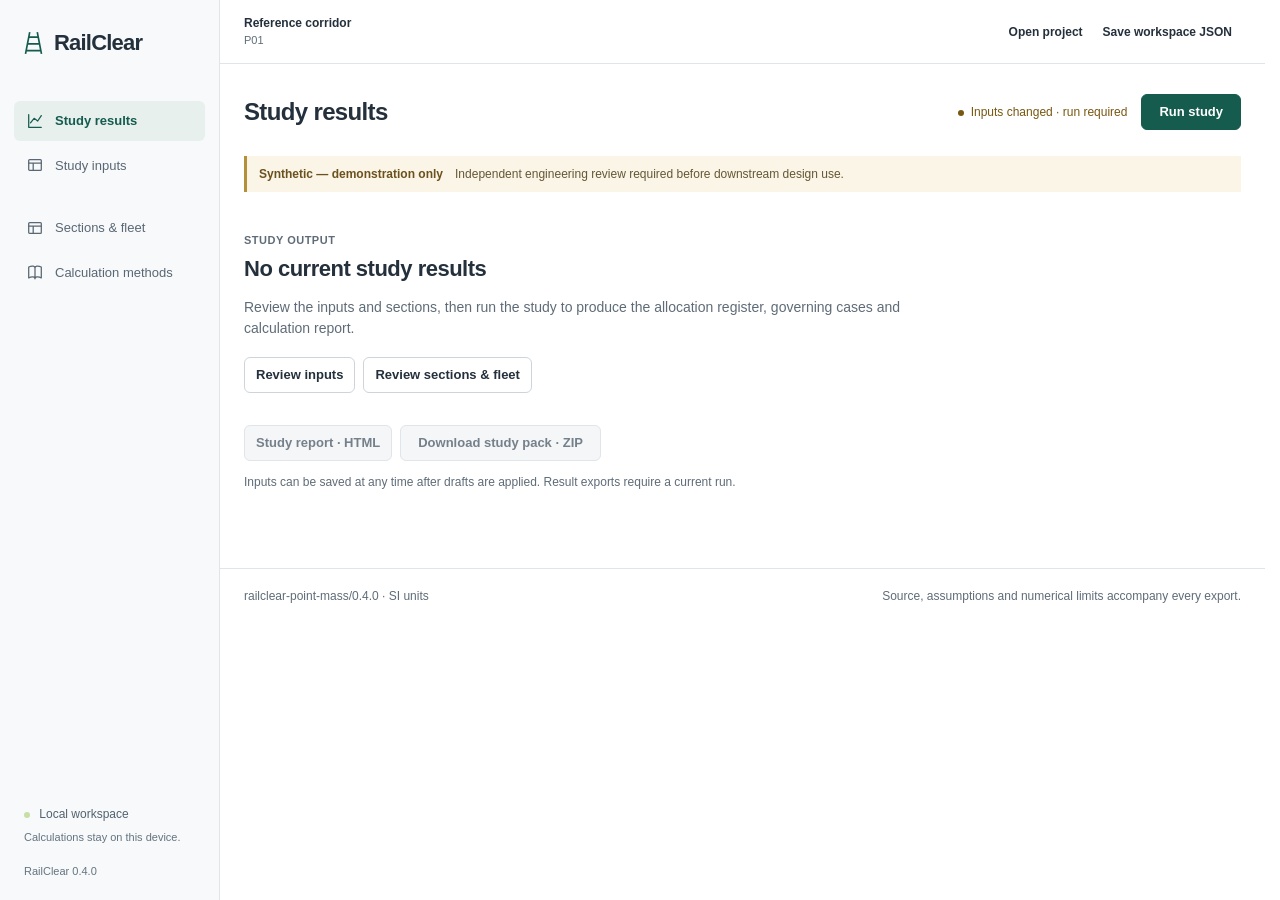
==== index.html @ 8906c4b4 "Publish verified static build from a788013648aa [skip ci]" ====
<!doctype html>
<html lang="en">
  <head>
    <meta charset="utf-8" />
    <meta name="viewport" content="width=device-width,initial-scale=1" />
    <meta name="theme-color" content="#133c37" />
    <title>RailClear · Safety distance workspace</title>
    <link rel="stylesheet" href="./src/style.css" />
  </head>
  <body>
    <div id="app"></div>
    <script type="module" src="./src/app.mjs"></script>
  </body>
</html>
---- src/style.css ----
:root {
  font-family: -apple-system, BlinkMacSystemFont, "Segoe UI", sans-serif;
  color: var(--ink);
  background: #fff;
  font-synthesis: none;
  --green: #155c4f;
  --ink: #24303b;
  --muted: #5f6c78;
  --line: #e0e5e9;
  --soft: #f5f7f9;
  --focus: #147565;
}
html { scrollbar-gutter: stable; }
* { box-sizing: border-box; }
body { margin: 0; font-size: 14px; line-height: 1.5; }
button, input, select, textarea { font: inherit; }
button, a, input, select, textarea, summary, [tabindex] { outline-offset: 3px; }
:focus-visible { outline: 2px solid var(--focus); }
a { color: var(--green); }
button {
  border: 1px solid #cdd5db; border-radius: 6px; background: #fff;
  color: var(--ink); padding: 7px 11px; font-size: 13px; font-weight: 550;
  line-height: 1.5; cursor: pointer; min-height: 36px;
}
button:hover { background: #f4f7f9; border-color: #a8b5bf; }
button:active { background: #e8edf1; }
button:disabled { opacity: 1; color: #75808b; border-color: #e0e5e9; background: #f4f6f8; cursor: not-allowed; }
button.primary:disabled { color: #75808b; border-color: #e0e5e9; background: #f4f6f8; }
button.primary { background: var(--green); border-color: var(--green); color: white; font-weight: 600; padding-inline: 17px; }
button.primary:hover { background: #104a3f; }
button.quiet { background: transparent; border-color: transparent; }
button.quiet:hover { background: #edf3ef; }
.text-button { color: var(--green); border-color: transparent; background: transparent; padding-inline: 2px; }
.sr-only { position: absolute; width: 1px; height: 1px; padding: 0; margin: -1px; overflow: hidden; clip-path: inset(50%); white-space: nowrap; border: 0; }
.skip-link { position: fixed; top: -100px; left: 16px; background: white; padding: 10px 18px; z-index: 20; }
.skip-link:focus { top: 10px; }
#app { display: flex; min-height: 100vh; }
.sidebar {
  width: 220px; position: fixed; inset: 0 auto 0 0; background: #f7f9fa; border-right: 1px solid var(--line);
  color: var(--ink); padding: 26px 14px 20px; display: flex; flex-direction: column;
  z-index: 3; --focus: #147565;
}
.brand { display: flex; gap: 10px; align-items: center; color: var(--ink); text-decoration: none; padding: 0 9px; font-size: 22px; font-weight: 650; letter-spacing: -.8px; }
.brand svg { width: 21px; height: 26px; color: var(--green); }
.navigation-toggle { display: none; }
nav { display: grid; gap: 5px; margin-top: 42px; }
nav a { display: flex; align-items: center; gap: 11px; border: 0; border-radius: 6px; text-decoration: none; text-align: left; color: #5a6774; background: transparent; font-size: 13px; padding: 10px 12px; font-weight: 500; line-height: 1.5; }
nav svg { width: 18px; height: 18px; flex-shrink: 0; fill: none; stroke: currentColor; stroke-width: 1.4; stroke-linejoin: round; stroke-linecap: round; }
nav a.active { color: #155c4f; background: #e7f0ec; font-weight: 650; }
nav a:hover { color: #24303b; background: #edf1f4; }
nav a.active:hover { background: #e1ece6; }
nav a:nth-child(3) { margin-top: 18px; }
.sidebar-bottom { margin-top: auto; padding: 20px 10px 0; font-size: 12px; color: #536371; }
.sidebar-bottom p { font-size: 11px; line-height: 1.5; margin: 6px 0 17px; color: #657480; }
.sidebar-bottom small { font-size: 11px; color: #657480; }
.local-dot { display: inline-block; width: 6px; height: 6px; border-radius: 50%; background: #c7dea6; margin-right: 6px; }
.workspace { margin-left: 220px; flex: 1; min-width: 0; }
.topbar { display: flex; align-items: center; gap: 20px; min-height: 64px; padding: 10px 24px; border-bottom: 1px solid var(--line); background: #fff; }
.project-context { min-width: 0; flex: 1; font-size: 12px; }
.project-context strong { display: block; font-weight: 600; overflow-wrap: anywhere; }
.project-context > span { color: var(--muted); display: block; font-size: 11px; }
.file-actions { display: flex; gap: 2px; flex-shrink: 0; }
.file-actions button { font-size: 12px; padding-inline: 8px; }
.active-alternative { display: grid; gap: 3px; color: var(--muted); font-size: 11px; min-width: 150px; }
.active-alternative select { color: var(--ink); background: white; border: 1px solid #bdcbc1; border-radius: 4px; padding: 6px 8px; width: 235px; max-width: 100%; font-size: 12px; }
main { padding: 22px 24px 40px; max-width: 1680px; margin: auto; }
.heading { position: sticky; top: 0; z-index: 2; background: white; padding-block: 8px; display: flex; align-items: center; justify-content: space-between; gap: 16px; margin-bottom: 18px; }
h1 { margin: 0; font-size: 24px; line-height: 1.25; letter-spacing: -.65px; font-weight: 650; }
h2 { margin: 0 0 14px; font-size: 17px; line-height: 1.35; font-weight: 650; letter-spacing: -.2px; }
h3 { font-size: 15px; line-height: 1.4; margin: 24px 0 12px; }
#progress, .field { scroll-margin-top: 110px; }
.heading-actions { display: flex; align-items: center; justify-content: flex-end; flex-wrap: wrap; gap: 14px; }
.state { font-size: 12px; color: #245b46; }
.state::before { content: ""; display: inline-block; width: 6px; height: 6px; border-radius: 50%; background: currentColor; margin-right: 7px; }
.state.pending { color: #785711; }
.basis-banner { display: flex; align-items: baseline; gap: 12px; padding: 9px 12px; margin-bottom: 23px; font-size: 12px; color: #6b511e; background: #faf5e7; border-left: 3px solid #b4903d; }
.basis-banner strong { font-weight: 600; }
.basis-note { color: #655734; }
.panel, .table-section, .plot-section { min-width: 0; padding: 0 0 24px; margin-bottom: 24px; border-bottom: 1px solid var(--line); }
.section-title { display: flex; align-items: center; justify-content: space-between; flex-wrap: wrap; gap: 12px; margin-bottom: 12px; }
.section-title h2 { margin: 0; }
.section-title > span { color: var(--muted); font-size: 12px; }
.eyebrow { color: var(--muted); font-size: 11px; letter-spacing: .5px; margin: 0 0 5px; font-weight: 600; }
.count { color: var(--muted); font-size: 12px; font-weight: 450; margin-left: 10px; white-space: nowrap; letter-spacing: 0; }
.toolbar { display: flex; flex-wrap: wrap; gap: 8px; margin: 18px 0; }
.section-title .toolbar { margin: 0; }
.note, .plot-note, .panel p { color: var(--muted); font-size: 12px; line-height: 1.6; }
.section-rule { margin: 0 0 14px; }
.panel p { max-width: 110ch; }
.table-scroll, .continuous-bounds .table { overflow: auto; overscroll-behavior-inline: contain; max-height: 560px; }
table { width: 100%; border-collapse: collapse; font-size: 13px; font-variant-numeric: tabular-nums; text-align: right; white-space: nowrap; }
th { font-size: 12px; font-weight: 600; color: #4e6155; background: #f2f5f1; position: sticky; top: 0; z-index: 1; }
th, td { padding: 11px 12px; border-bottom: 1px solid var(--line); vertical-align: top; }
th:first-child, td:first-child { text-align: left; }
.governing td { background: #f0f6ed; }
.allocation-table { table-layout: auto; min-width: 660px; white-space: normal; text-align: left; }
.allocation-table.with-results { min-width: 900px; table-layout: fixed; }
.allocation-table th, .allocation-table td { text-align: left; padding: 11px 9px; overflow-wrap: normal; }
.allocation-table th:first-child { width: 64px; min-width: 64px; white-space: nowrap; }
.allocation-table th:nth-child(2) { min-width: 180px; width: 35%; }
.allocation-table.with-results th:nth-child(2) { width: auto; }
.allocation-table th:nth-child(3) { min-width: 125px; }
.allocation-table th:nth-child(4) { min-width: 145px; }
.allocation-table.with-results th:nth-child(5) { min-width: 150px; }
.allocation-table.with-results th:nth-child(6) { min-width: 190px; }
.allocation-table th:last-child { width: 58px; }
.row-title { font-weight: 600; }
.cell-note { display: block; color: var(--muted); font-size: 12px; line-height: 1.4; margin-top: 4px; white-space: normal; max-width: 280px; }
.negative-residual { color: #9b3525; font-weight: 600; }
.table-scroll input:not([type="checkbox"]), .table-scroll select { font: inherit; color: var(--ink); border: 1px solid #c2cec5; border-radius: 4px; padding: 7px; min-width: 145px; max-width: 230px; background: white; }
.table-scroll input[type="checkbox"] { accent-color: var(--green); width: 18px; height: 18px; margin: 3px 0; }
.alternatives-table { text-align: left; }
.alternatives-table td:first-child, .alternatives-table th:first-child { width: 64px; min-width: 64px; white-space: nowrap; }
.alternatives-table td, .alternatives-table th { padding: 8px; }
.alternatives-table td:nth-child(2) input { min-width: 220px; }
.field { display: block; margin: 12px 0; color: #43584c; font-size: 13px; min-width: 0; }
.field > span { display: block; margin-bottom: 6px; line-height: 1.4; }
.field input, .field select, .field textarea { width: 100%; max-width: 100%; min-height: 38px; border: 1px solid #b9c9bd; border-radius: 4px; background: white; color: var(--ink); padding: 8px 10px; font-variant-numeric: tabular-nums; }
.field small { display: block; font-size: 12px; color: var(--muted); line-height: 1.5; margin-top: 6px; }
.input-unit { display: flex; align-items: center; border: 1px solid #b9c9bd; border-radius: 4px; }
.input-unit input { border: 0; background: transparent; min-width: 0; }
.input-unit > span { padding: 0 10px; white-space: nowrap; color: var(--muted); font-size: 12px; }
.form-grid { display: grid; grid-template-columns: repeat(auto-fit, minmax(200px, 1fr)); gap: 0 18px; }
.input-pair { display: grid; grid-template-columns: 1fr 1fr; gap: 14px; }
select, summary { cursor: pointer; }
details { border-top: 1px solid var(--line); margin-top: 18px; padding-top: 14px; }
summary { font-size: 13px; font-weight: 600; line-height: 1.6; }
summary > span { color: var(--muted); font-weight: 450; margin-left: 12px; }
.library-tools { margin-top: 14px; }
.study-context { display: flex; flex-wrap: wrap; gap: 6px 20px; padding: 0 0 18px; color: var(--muted); font-size: 12px; }
.study-context strong { color: var(--ink); font-weight: 600; }
.study-setup-grid { display: grid; grid-template-columns: minmax(0, 1.7fr) minmax(280px, 1fr); gap: 32px; }
.config { min-width: 0; }
.study-basics { grid-template-columns: 1fr 1fr; }
.input-group .form-grid { grid-template-columns: 1fr 1fr; }
.route-context { min-width: 0; border-left: 1px solid var(--line); padding-left: 24px; }
.setup-alignment { margin-top: 30px; }
.route-facts { margin: 0 0 20px; font-size: 13px; }
.route-facts > div { display: flex; justify-content: space-between; gap: 16px; padding: 8px 0; border-bottom: 1px solid var(--line); }
.route-facts dt { color: var(--muted); }
.route-facts dd { margin: 0; font-variant-numeric: tabular-nums; }
.scope-note { padding-top: 2px; }
.scope-note p { font-size: 13px; color: var(--muted); }
.scope-note .text-button { display: block; margin-top: 8px; }
.operating-editor { margin: 0 0 24px; padding: 12px 0; border-block: 1px solid var(--line); }
.operating-editor[open] { padding-bottom: 18px; }
.operating-editor > .form-grid, .operating-editor > details { max-width: 100%; }
.metrics { display: grid; grid-template-columns: repeat(4, minmax(0, 1fr)); border-block: 1px solid var(--line); margin: 0 0 20px; }
.metric { padding: 16px 20px; border-left: 1px solid var(--line); min-width: 0; }
.metric:first-child { padding-left: 0; border-left: 0; }
.metric > span { display: block; font-size: 12px; color: var(--muted); }
.metric strong { display: block; margin: 6px 0; font-size: 30px; line-height: 1.2; font-weight: 550; letter-spacing: -.8px; font-variant-numeric: tabular-nums; }
.primary-metric strong { color: var(--green); }
.metric em { font-size: 14px; font-style: normal; font-weight: 450; color: var(--muted); letter-spacing: 0; }
.metric small { display: block; font-size: 12px; color: var(--muted); line-height: 1.4; }
.state-word { font-size: 18px !important; letter-spacing: 0 !important; overflow-wrap: anywhere; }
.analysis { min-width: 0; }
.is-stale { opacity: 1; }
.tag { font-size: 12px; color: var(--muted); border: 1px solid var(--line); border-radius: 3px; padding: 4px 7px; white-space: nowrap; }
.legend { display: flex; flex-wrap: wrap; gap: 6px 20px; color: var(--muted); font-size: 12px; margin: 14px 0; }
.key::before { content: ""; display: inline-block; width: 14px; height: 2px; background: #147565; margin-right: 6px; vertical-align: middle; }
.key.blue::before { background: #648cc2; }
.key.amber::before { background: #c18a37; }
.key.muted::before { background: #bac9c0; }
.chart-wrap svg, .plot-section > svg, .panel > svg { display: block; width: 100%; height: auto; }
.trace-facts { display: flex; flex-wrap: wrap; justify-content: space-between; gap: 12px 24px; padding-top: 14px; border-top: 1px solid var(--line); color: var(--muted); font-size: 12px; }
.trace-facts b { display: block; color: var(--ink); font-size: 14px; font-weight: 600; margin-top: 4px; font-variant-numeric: tabular-nums; }
.plot-note { margin: 14px 0 0; }
.pagination { display: flex; align-items: center; justify-content: flex-end; gap: 8px; margin-top: 14px; font-size: 12px; color: var(--muted); }
.pagination span { margin-right: auto; }
.two-column { display: grid; grid-template-columns: 1fr 1fr; gap: 28px; }
textarea { resize: vertical; font: 12px/1.6 ui-monospace, monospace; }
code { font: 12px ui-monospace, monospace; background: #f0f4ef; padding: 2px 4px; }
.vehicle-library { display: grid; grid-template-columns: repeat(3, 1fr); gap: 14px; margin: 20px 0; }
.vehicle-choice { display: grid; gap: 10px; text-align: left; padding: 16px; }
.vehicle-choice small { font-size: 11px; color: #705819; }
.vehicle-choice strong { font-size: 15px; }
.vehicle-choice span { font-size: 12px; color: var(--muted); font-weight: 450; }
.vehicle-choice.chosen { border-color: var(--green); background: #f1f7ee; }
.prose { font-size: 14px; line-height: 1.7; }
.prose li { color: var(--muted); margin: 10px 0; }
.export-grid { display: grid; grid-template-columns: repeat(3, 1fr); gap: 14px; margin-top: 24px; }
.export-grid button { display: grid; gap: 10px; text-align: left; padding: 18px; }
.export-grid strong { font-size: 14px; }
.export-grid span { font-size: 12px; color: var(--muted); font-weight: 450; }
.digest { overflow-wrap: anywhere; }
.error, .stale-notice { border-left: 3px solid #b14431; background: #fff0e9; color: #863322; padding: 12px 16px; margin: 0 0 18px; font-size: 13px; line-height: 1.6; }
.error button { margin-left: 10px; }
.stale-notice { border-color: #ad8334; background: #fbf1d8; color: #6b511e; }
#progress:not(:empty) { padding: 0 0 18px; color: var(--green); font-size: 13px; }
.empty-chart { padding: 30px; color: var(--muted); }
footer { display: flex; justify-content: space-between; flex-wrap: wrap; gap: 8px 20px; padding: 18px 24px; border-top: 1px solid var(--line); font-size: 12px; color: var(--muted); }
.fleet-legend { display: flex; flex-wrap: wrap; gap: 12px 24px; margin: 18px 0; font-size: 13px; }
.fleet-legend > span { max-width: 300px; }
.fleet-legend i { display: inline-block; width: 14px; height: 3px; vertical-align: middle; margin-right: 6px; }
.fleet-legend small { display: block; font-size: 12px; margin-top: 4px; color: var(--muted); }
.figure-scroll { overflow-x: auto; overscroll-behavior-inline: contain; }
.figure-scroll > svg { display: block; width: 100%; min-width: 900px; height: auto; }
.continuous-bounds table { min-width: 1050px; white-space: normal; text-align: left; }
.continuous-bounds td, .continuous-bounds th { max-width: 280px; }
.continuous-bounds td:nth-child(4), .continuous-bounds .nowrap { white-space: nowrap; }
.continuous-bounds pre { max-height: 28rem; overflow: auto; white-space: pre-wrap; overflow-wrap: anywhere; font-size: 12px; }
@media (max-width: 1150px) {
  .topbar { flex-wrap: wrap; gap: 8px 18px; }
  .project-context { flex-basis: 35%; }
  .active-alternative { flex: 1; }
  .active-alternative select { width: 100%; }
  .file-actions { margin-left: auto; }
  .study-setup-grid { grid-template-columns: minmax(0, 1.5fr) minmax(240px, 1fr); gap: 24px; }
  .two-column { grid-template-columns: 1fr; }
  .metric { padding-inline: 14px; }
  .metric strong { font-size: 27px; }
}
@media (max-width: 850px) {
  #app { display: block; }
  .sidebar { position: static; width: auto; padding: 12px 18px; display: flex; flex-direction: row; flex-wrap: wrap; align-items: center; justify-content: space-between; }
  .brand { font-size: 21px; padding: 0; }
  .brand svg { height: 23px; }
  .navigation-toggle { display: block; background: #fff; color: var(--ink); border-color: #cbd5dc; padding: 5px 12px; }
  .navigation-toggle:hover { color: var(--ink); background: #edf1f4; }
  nav { display: none; width: 100%; gap: 5px; margin-top: 12px; }
  nav.is-open { display: grid; grid-template-columns: 1fr 1fr; }
  nav a { white-space: nowrap; flex-shrink: 0; padding: 9px 10px; }
  nav a:nth-child(3) { margin-top: 0; }
  .sidebar-bottom { display: none; }
  .workspace { margin-left: 0; }
  .topbar { padding: 10px 18px; }
  .project-context { flex-basis: 100%; }
  .file-actions { margin-left: 0; }
  main { padding: 20px 18px 32px; }
  .heading { align-items: flex-start; }
  .heading-actions { gap: 8px; }
  .basis-banner { flex-wrap: wrap; gap: 3px 10px; }
  .study-setup-grid { grid-template-columns: 1fr; }
  .route-context { border-left: 0; padding-left: 0; border-top: 1px solid var(--line); padding-top: 20px; }
  .metrics { grid-template-columns: 1fr 1fr; }
  .metric:nth-child(3) { border-left: 0; padding-left: 0; border-top: 1px solid var(--line); }
  .metric:nth-child(4) { border-top: 1px solid var(--line); }
  .sampling-fields { grid-template-columns: 1fr 1fr; }
  footer { padding-inline: 18px; }
}
@media (max-width: 520px) {
  .heading { flex-direction: column; gap: 12px; }
  .heading-actions { width: 100%; justify-content: space-between; }
  h1 { font-size: 24px; }
  .file-actions { flex-wrap: wrap; }
  .file-actions button { padding-inline: 4px; }
  .active-alternative { flex-basis: 100%; }
  .section-title .toolbar { width: 100%; }
  .section-title .toolbar button { flex: 1 1 auto; }
  .section-title h2 { font-size: 17px; }
  .count { display: block; margin: 4px 0 0; }
  .form-grid, .study-basics, .input-group .form-grid, .input-pair { grid-template-columns: 1fr; }
  .vehicle-library, .export-grid { grid-template-columns: 1fr; }
  .tag { white-space: normal; }
  .metric { padding: 14px 12px; }
  .metric > span, .metric small { font-size: 12px; }
  .metric strong { font-size: 28px; }
  summary > span { display: block; margin-left: 14px; }
}
@media (prefers-reduced-motion: reduce) {
  * { scroll-behavior: auto !important; animation: none !important; transition: none !important; }
}

/* Component roles shared by the register and transactional editor. */
.icon-button { display: inline-flex; align-items: center; justify-content: center; width: 32px; height: 32px; min-height: 32px; padding: 6px; border-color: transparent; background: transparent; color: #65737f; }
.icon-button svg { width: 18px; height: 18px; stroke: currentColor; fill: none; stroke-width: 1.4; stroke-linecap: round; stroke-linejoin: round; }
.icon-button:hover { color: var(--ink); background: #eaf0f4; border-color: transparent; }
.register-toolbar { display: flex; gap: 12px; align-items: center; padding-bottom: 14px; }
.section-search { display: flex; align-items: center; gap: 8px; min-width: 180px; flex: 1; max-width: 320px; border: 1px solid #cbd4dc; background: #fff; border-radius: 6px; padding: 7px 10px; height: 36px; }
.section-search svg { width: 17px; height: 17px; flex-shrink: 0; fill: none; stroke: #7c8994; stroke-width: 1.5; }
.section-search input { width: 100%; min-width: 0; padding: 0; border: 0; outline: none; color: var(--ink); font-size: 13px; background: transparent; }
.section-search:focus-within { outline: 2px solid var(--focus); outline-offset: 1px; }
.route-filter select { max-width: 190px; height: 36px; padding: 6px 28px 6px 10px; border: 1px solid #cbd4dc; border-radius: 6px; background: white; color: #425363; font-size: 13px; }
.register-actions { display: flex; gap: 7px; margin-left: auto; }
.add-section { font-weight: 600; }
.add-section > span { font-size: 18px; line-height: 1; margin-right: 4px; color: var(--green); }
.register-meta { display: flex; align-items: center; justify-content: space-between; color: var(--muted); font-size: 12px; padding: 0 0 12px; }
.allocation-panel .section-rule { margin: 12px 0 0; }
.allocation-table tbody tr, .alternatives-table tbody tr { transition: background-color 100ms ease; }
.allocation-table tbody tr:hover, .alternatives-table tbody tr:hover { background: #f5f8fa; }
.allocation-table .is-active-row { background: #f0f6f3; }
.allocation-table .row-excluded { color: #65717c; }
.allocation-table td { padding-block: 13px; }
.allocation-table .quantity-cell { max-width: 165px; font-size: 12px; line-height: 1.5; color: #52616e; }
.allocation-table .row-title { font-weight: 600; }
.allocation-table .cell-note { font-size: 11px; line-height: 1.5; }
.allocation-value > strong { font-size: 15px; font-weight: 600; font-variant-numeric: tabular-nums; }
.result-state { display: flex; flex-wrap: wrap; align-items: center; gap: 4px 6px; margin-top: 5px; color: var(--muted); font-size: 11px; }
.allocation-value + .allocation-value, .governing-case + .governing-case { margin-top: 8px; }
.status-chip { display: inline-flex; align-items: center; font-size: 11px; line-height: 1.5; font-weight: 550; padding: 2px 6px; border-radius: 4px; white-space: nowrap; }
.status-computed { color: #245b47; background: #edf5ef; }
.status-review { color: #775914; background: #fbf3de; }
.status-neutral { color: #62717e; background: #f0f3f5; }
.register-empty { text-align: center !important; height: 110px; color: var(--muted); }
.register-empty button { margin-left: 12px; }
.table-scroll input.in-run-switch { appearance: none; display: inline-block; width: 36px; height: 24px; margin: 0; border: 1px solid #aab8c2; border-radius: 20px; background: #7c8d9a; border-color: #7c8d9a; position: relative; cursor: pointer; vertical-align: middle; transition: background-color 100ms ease; }
.table-scroll input.in-run-switch::after { content: ""; display: block; position: absolute; width: 16px; height: 16px; border-radius: 50%; background: white; top: 3px; left: 3px; box-shadow: 0 1px 2px #17304424; transition: transform 100ms ease; }
.table-scroll input.in-run-switch:checked { background: #246c56; border-color: #246c56; }
.table-scroll input.in-run-switch:checked::after { transform: translateX(12px); }
body:has(.section-drawer[open]) { overflow: hidden; }
.section-drawer { position: fixed; inset: 0 0 0 auto; margin: 0; width: min(520px, 100vw); max-width: none; height: 100dvh; max-height: none; padding: 0; border: 0; border-left: 1px solid #d6dfe6; background: white; color: var(--ink); box-shadow: -12px 0 40px #17293816; }
.section-drawer::backdrop { background: #17293838; }
.section-edit-form { height: 100%; display: grid; grid-template-rows: auto minmax(0, 1fr) auto; margin: 0; }
.drawer-header { display: flex; align-items: flex-start; justify-content: space-between; gap: 16px; padding: 24px 24px 20px; border-bottom: 1px solid var(--line); }
.drawer-header p { margin: 0 0 6px; color: var(--muted); font-size: 12px; }
.drawer-header h2 { font-size: 21px; margin: 0; line-height: 1.3; overflow-wrap: anywhere; }
.drawer-close { flex-shrink: 0; margin: -4px -6px 0 0; }
.drawer-body { overflow-y: auto; padding: 4px 24px 20px; }
.drawer-body fieldset { margin: 0; padding: 20px 0 8px; border: 0; min-width: 0; }
.drawer-body fieldset + fieldset { border-top: 1px solid var(--line); padding-top: 20px; }
.drawer-body legend { float: left; width: 100%; font-size: 13px; font-weight: 650; margin-bottom: 6px; color: #405261; }
.editor-field { display: block; margin: 12px 0 16px; min-width: 0; clear: both; }
.editor-field > span:first-child { display: flex; justify-content: space-between; gap: 8px; margin-bottom: 6px; font-size: 12px; line-height: 1.5; color: #4e5e6a; }
.optional { color: var(--muted); font-weight: 400; font-size: 11px; }
.editor-control { display: flex; width: 100%; position: relative; align-items: center; }
.editor-field input, .editor-field select, .editor-field textarea { width: 100%; min-width: 0; height: 38px; padding: 8px 10px; border: 1px solid #c4cfd8; border-bottom-color: #82919f; border-radius: 6px; background: white; color: var(--ink); font-size: 13px; font-variant-numeric: tabular-nums; box-shadow: 0 1px 2px #18354a06; }
.editor-control:has(.input-suffix) input { padding-right: 34px; }
.input-suffix { position: absolute; right: 12px; pointer-events: none; color: #697984; font-size: 12px; }
.editor-field input[aria-invalid="true"], .editor-field select[aria-invalid="true"], .editor-field textarea[aria-invalid="true"] { border-color: #b23939; box-shadow: 0 0 0 1px #b2393920; }
.editor-pair { display: grid; grid-template-columns: minmax(0, 1fr) minmax(0, 1fr); gap: 14px; clear: both; }
.field-error:not([hidden]) { display: block; color: #a52c31; font-size: 12px; line-height: 1.5; margin-top: 6px; }
.field-error:not([hidden])::before { content: "!"; display: inline-flex; align-items: center; justify-content: center; border: 1px solid currentColor; width: 13px; height: 13px; border-radius: 50%; margin-right: 5px; font-size: 10px; font-weight: 650; }
.field-hint { display: block; color: #63717e; font-size: 12px; line-height: 1.6; margin: 7px 0 14px; clear: both; }
.drawer-footer { padding: 16px 24px; background: #fbfcfd; border-top: 1px solid var(--line); margin: 0; display: block; }
.drawer-actions:not([hidden]) { display: flex; flex-wrap: wrap; align-items: center; gap: 8px; }
.draft-state { color: var(--muted); font-size: 11px; margin-left: auto; }
.discard-prompt p { color: #5f4a1c; font-size: 13px; margin: 0 0 12px; }
.discard-prompt button { margin-right: 6px; }
.drawer-form-error:not([hidden]) { display: block; padding: 10px 12px; margin-top: 16px; color: #9d3033; background: #fff1f1; border: 1px solid #efc7c8; border-radius: 5px; font-size: 12px; }
@media (max-width: 1100px) {
  .register-toolbar { flex-wrap: wrap; }
  .section-search { max-width: none; }
  .register-actions { flex-shrink: 0; }
}
@media (max-width: 600px) {
  .register-toolbar { gap: 10px; }
  .section-search { flex-basis: 100%; }
  .route-filter { flex: 1; }
  .route-filter select { width: 100%; max-width: none; }
  .register-actions { width: 100%; margin: 0; }
  .register-actions button { flex: 1; }
  .section-drawer { width: 100vw; }
  .drawer-header { padding: 20px; }
  .drawer-body { padding-inline: 20px; }
  .drawer-footer { padding: 14px 20px; }
}
@media (max-width: 360px) {
  .editor-pair { grid-template-columns: 1fr; gap: 0; }
  .draft-state { flex-basis: 100%; margin: 2px 0 0; }
}

.allocation-table.with-results th:nth-child(n) { min-width: 0; width: auto; }
.allocation-table.with-results th:nth-child(1) { width: 7%; }
.allocation-table.with-results th:nth-child(2) { width: 20%; }
.allocation-table.with-results th:nth-child(3) { width: 13%; }
.allocation-table.with-results th:nth-child(4) { width: 16%; }
.allocation-table.with-results th:nth-child(5) { width: 14%; }
.allocation-table.with-results th:nth-child(6) { width: 24%; }
.allocation-table.with-results th:nth-child(7) { width: 6%; }

@keyframes editor-enter { from { opacity: .4; transform: translateX(12px); } to { opacity: 1; transform: translateX(0); } }
.section-drawer[open] { animation: editor-enter 160ms ease-out; }
@media (forced-colors: active) {
  .table-scroll input.in-run-switch { appearance: auto; width: 24px; height: 24px; }
  .table-scroll input.in-run-switch::after { display: none; }
}

@media (max-width: 520px) { .reference-pair { grid-template-columns: 1fr; gap: 0; } }
@media (max-height: 560px) {
  .section-edit-form { display: block; overflow-y: auto; }
  .drawer-body { overflow: visible; }
}

/* Readable applied records; edits use one consistent transactional drawer. */
.input-record { padding-bottom: 28px; margin-bottom: 24px; border-bottom: 1px solid var(--line); }
.input-facts { display: grid; grid-template-columns: repeat(4,minmax(0,1fr)); gap: 22px 28px; margin: 22px 0; }
.input-facts div { min-width: 0; }
.input-facts dt { color: var(--muted); font-size: 12px; margin-bottom: 5px; }
.input-facts dd { margin: 0; font-size: 15px; font-weight: 550; overflow-wrap: anywhere; font-variant-numeric: tabular-nums; }
.input-facts dd span { font-weight: 400; color: var(--muted); font-size: 12px; }
.source-reference { border-block: 1px solid var(--line); padding: 16px 0; margin: 24px 0; }
.source-reference h3 { margin: 0 0 6px; font-size: 12px; font-weight: 600; color: var(--muted); }
.source-reference p { margin: 0; white-space: pre-wrap; overflow-wrap: anywhere; font-size: 13px; }
.shared-summary { margin: 4px 0; font-size: 12px; color: var(--muted); }
.shared-details { font-size: 12px; margin: 6px 0 12px; }
.shared-details summary { padding: 0; font-size: 12px; }
.performance-grid { display: grid; grid-template-columns: 1fr 1fr; gap: 32px; }
.performance-summary h3 { margin: 0 0 12px; }
.performance-summary table { max-width: 540px; }
.constant-rate { margin: 0; color: var(--muted); font-size: 13px; }
.constant-rate strong { color: var(--ink); font-size: 26px; font-weight: 600; }
.constant-rate > span { display: block; margin-top: 4px; }
.template-disclosure > summary { font-size: 13px; }
.template-disclosure .vehicle-library { margin-top: 16px; }
.failure-timeline { display: flex; flex-wrap: wrap; list-style: none; padding: 20px 0; margin: 16px 0 0; gap: 0; border-block: 1px solid var(--line); }
.failure-timeline li { flex: 1 1 90px; padding: 4px 16px 4px 0; min-width: 0; }
.failure-timeline strong { display: block; font-size: 22px; font-weight: 600; font-variant-numeric: tabular-nums; }
.failure-timeline strong span { font-size: 12px; font-weight: 400; color: var(--muted); }
.failure-timeline li > span { display: block; color: var(--muted); font-size: 12px; }
.config .input-facts, .operating-editor .input-facts { grid-template-columns: repeat(2,minmax(0,1fr)); }
.study-sampling-link { display: flex; flex-wrap: wrap; align-items: center; justify-content: space-between; gap: 12px; border-top: 1px solid var(--line); margin-top: 20px; padding-top: 16px; font-size: 12px; color: var(--muted); }
.shared-input-note { margin-top: 20px; padding: 12px; background: #f2f6f4; border-left: 3px solid #a1bdb0; font-size: 12px; }
.shared-input-note p { color: var(--muted); line-height: 1.6; margin: 5px 0 12px; overflow-wrap: anywhere; }
.separate-option { display: flex; align-items: flex-start; gap: 8px; font-weight: 550; }
.separate-option input { margin: 3px 0 0; flex-shrink: 0; }
.input-drawer .editor-control:has(.input-suffix) input { padding-right: 62px; }
.curve-editor table { table-layout: fixed; white-space: normal; clear: both; margin-bottom: 12px; }
.curve-editor th, .curve-editor td { padding: 7px 4px; text-align: left; }
.curve-editor th:last-child { width: 76px; }
.curve-editor input { width: 100%; min-width: 0; border: 1px solid #c4cfd8; border-radius: 5px; padding: 8px; font-size: 13px; }
.curve-editor input[aria-invalid="true"] { border-color: #b23939; }
.curve-editor button { font-size: 12px; }
.input-method-details summary { font-size: 12px; }
@media(max-width:1100px) { .input-facts { grid-template-columns: repeat(2,minmax(0,1fr)); } }
@media(max-width:600px) { .performance-grid { grid-template-columns: 1fr; gap: 24px; } .input-facts { gap: 18px; } .failure-timeline { row-gap: 16px; } }
@media(max-width:360px) { .input-facts, .config .input-facts { grid-template-columns: 1fr; } }
@media(prefers-reduced-motion:reduce) { .section-drawer[open] { animation: none; } }
.storage-warning { padding: 12px 14px; background: #fff5df; border: 1px solid #dfc28a; margin-bottom: 18px; font-size: 13px; color: #674b19; }
.storage-warning button { margin-left: 10px; }

.editor-field textarea { height: auto; min-height: 96px; font-family: inherit; line-height: 1.5; }

.recovery-dialog { inset: 0; margin: auto; width: min(520px, calc(100vw - 32px)); height: fit-content; max-height: calc(100dvh - 32px); border: 1px solid var(--line); border-radius: 8px; overflow-y: auto; }
.recovery-dialog[open] { animation: none; }
.recovery-dialog .section-edit-form { height: auto; display: block; }
.recovery-dialog .drawer-body { overflow-wrap: anywhere; }
.recovery-copies ul { padding: 0; list-style: none; }
.recovery-copies li { display: flex; flex-wrap: wrap; align-items: center; gap: 12px; padding: 10px 0; border-top: 1px solid var(--line); }
.recovery-copies li span { flex: 1; overflow-wrap: anywhere; }
/* Study workspace: the allocation register is the primary working surface. */
.workspace-tabs{display:flex;gap:24px;border-bottom:1px solid var(--line);margin:0 0 24px;overflow-x:auto;}
.workspace-tabs button{border:0;border-radius:0;background:transparent;white-space:nowrap;padding:10px 0 12px;color:var(--muted);border-bottom:2px solid transparent;}
.workspace-tabs button[aria-current]{color:var(--green);border-bottom-color:var(--green);font-weight:650;}
.results-heading{display:flex;align-items:center;justify-content:space-between;gap:24px;margin:12px 0 22px;}
.results-heading h2,.results-empty h2{font-size:22px;letter-spacing:-.5px;margin:4px 0 6px;}
.results-heading p{margin:0;color:var(--muted);font-size:13px;}
.result-actions{display:flex;gap:8px;flex-wrap:wrap;flex-shrink:0;}
.results-register table{min-width:980px;white-space:normal;}
.results-register th{font-size:11px;letter-spacing:0;text-transform:none;white-space:nowrap;}
.results-register td{padding:18px 12px;vertical-align:top;}
.results-register small{display:block;color:var(--muted);font-size:11px;line-height:1.6;margin-top:4px;}
.results-register td:first-child{min-width:180px;}.results-register td:nth-child(2){min-width:155px;}
.number{text-align:right;font-variant-numeric:tabular-nums;}.selected-distance{font-size:20px;font-weight:650;letter-spacing:-.5px;color:var(--green);}
.results-register .governing-link{border:0;background:none;text-align:left;padding:0;min-height:0;color:var(--green);text-decoration:underline;text-underline-offset:3px;font-size:12px;}
.register-explanation{margin:0;font-size:12px;color:var(--muted);max-width:510px;}
.method-disclosure{border-top:1px solid var(--line);padding:16px 0;margin-top:20px;}.method-disclosure>summary{font-size:13px;font-weight:600;cursor:pointer;}.method-disclosure p,.method-disclosure li{font-size:13px;max-width:900px;}
.method-options{border-top:1px solid var(--line);margin:18px 0;}
.method-option{display:flex;align-items:center;gap:14px;border-bottom:1px solid var(--line);padding:20px 12px;cursor:pointer;}
.method-option.selected{background:#f0f6f3;}.method-option>span{flex:1;}.method-option strong{display:block;font-size:15px;}.method-option>span>span{display:block;max-width:720px;font-size:12px;color:var(--muted);margin-top:4px;}.method-option small{font-size:11px;color:var(--muted);white-space:nowrap;}.method-option input{accent-color:var(--green);width:16px;height:16px;}
.input-index{border-top:1px solid var(--line);margin:24px 0;}.input-index>div{display:grid;grid-template-columns:155px 1fr auto;align-items:center;gap:20px;padding:22px 0;border-bottom:1px solid var(--line);}.input-index .index-type{color:var(--muted);font-size:12px;}.input-index strong{font-size:15px;font-weight:600;}.input-index p{margin:4px 0 0;color:var(--muted);font-size:12px;}.input-overview-footer{display:flex;justify-content:space-between;align-items:center;gap:20px;font-size:12px;color:var(--muted);}
.results-empty{padding:24px 0;max-width:720px;}.results-empty>p{color:var(--muted);}.results-empty .result-actions{margin-top:32px;}.results-empty .note{font-size:12px;}
.report-preview{width:100%;height:900px;border:1px solid var(--line);background:white;}.report-toolbar,.diagnostic-toolbar{display:flex;align-items:center;justify-content:space-between;gap:20px;margin:20px 0;}.report-toolbar p{font-size:12px;max-width:650px;color:var(--muted);}.diagnostic-toolbar label{display:grid;gap:6px;font-size:12px;flex:1;max-width:620px;}.diagnostic-toolbar select{max-width:100%;}
@media(max-width:1100px){.results-heading{align-items:flex-start;flex-direction:column;gap:16px;}.input-index>div{grid-template-columns:130px 1fr;}.input-index button{grid-column:2;justify-self:start;}}
@media(max-width:600px){.workspace-tabs{gap:20px;}.results-heading h2{font-size:20px;}.result-actions{width:100%;}.result-actions button{flex:1;}.input-index>div{grid-template-columns:1fr;gap:6px;}.input-index button{grid-column:1;margin-top:8px;}.input-overview-footer,.diagnostic-toolbar,.report-toolbar{align-items:flex-start;flex-direction:column;}.method-option{align-items:flex-start;padding-inline:0;}.method-option small{white-space:normal;max-width:70px;}.register-toolbar{flex-wrap:wrap;}.report-preview{height:700px;}}
.alignment-edit-bar,.alignment-bottom-bar{display:flex;justify-content:space-between;align-items:center;gap:16px;padding:12px 0;font-size:12px;color:var(--muted);}
.alignment-edit-table{min-width:620px;table-layout:fixed;}.alignment-edit-table th:first-child{width:46px;}.alignment-edit-table th:last-child{width:100px;}.alignment-edit-table td{padding:6px;}.alignment-edit-table input{width:100%;min-width:0;border:1px solid #c4cfd8;border-radius:4px;padding:8px;font-variant-numeric:tabular-nums;}
.results-heading{margin:0 0 12px;}.results-heading h2{font-size:17px;margin:3px 0;}.workspace-tabs{margin-bottom:12px;}.results-register td{padding-block:13px;}.results-register th{padding-block:10px;}.basis-banner{margin-bottom:16px;}.register-explanation{max-width:480px;}.results-register{margin-top:6px;}
@media(max-width:600px){.alignment-edit-bar,.alignment-bottom-bar{align-items:flex-start;flex-wrap:wrap;}.results-heading h2{font-size:17px;}}
.results-register,.alignment-editor>.table-scroll{max-height:none;overflow-x:auto;}
.alignment-editor .table-scroll input:not([type="checkbox"]){min-width:0;max-width:none;}
.result-filters{display:flex;align-items:center;flex-wrap:wrap;gap:8px;margin:16px 0;}.result-filters input,.result-filters select{border:1px solid #c4cfd8;border-radius:4px;padding:8px;max-width:100%;font-size:12px;}.result-filters>span{color:var(--muted);font-size:12px;margin-left:auto;}.result-pagination{display:flex;justify-content:space-between;align-items:center;gap:16px;padding-block:14px;font-size:12px;color:var(--muted);}
@media(max-width:600px){.result-filters>span{width:100%;margin:4px 0;}.result-filters label{flex:1;min-width:130px;}.result-pagination{align-items:flex-start;flex-wrap:wrap;}}
.results-workspace .active-alternative{display:none;}.mobile-allocations{display:none;}
@media(max-width:600px){.results-register{display:none;}.mobile-allocations{display:block;}.mobile-allocation{padding:18px 0;border-block-end:1px solid var(--line);}.mobile-allocation header{display:flex;justify-content:space-between;align-items:baseline;gap:8px;}.mobile-allocation h3{margin:0;font-size:14px;}.mobile-allocation header>span,.mobile-allocation p,.mobile-allocation small{font-size:11px;color:var(--muted);}.mobile-allocation p{margin:5px 0 10px;}.mobile-allocation dl{display:grid;grid-template-columns:1fr 1.4fr 1.3fr;gap:10px;margin:14px 0;}.mobile-allocation dt{font-size:10px;color:var(--muted);}.mobile-allocation dd{margin:3px 0 0;font-variant-numeric:tabular-nums;font-size:18px;}.mobile-allocation .governing-link{padding:0;border:0;background:none;color:var(--green);text-decoration:underline;text-align:left;min-height:32px;font-size:12px;}.mobile-allocation small{display:block;}.results-workspace .basis-banner{font-size:11px;}.results-workspace .topbar{gap:8px;}}
.case-inspector{width:min(1040px,calc(100vw - 32px));max-height:calc(100dvh - 32px);border:1px solid var(--line);border-radius:8px;padding:24px;color:var(--ink);}.case-inspector::backdrop{background:#142a3a66;}.case-inspector>header{display:flex;align-items:flex-start;justify-content:space-between;gap:16px;}.case-inspector h2{margin:0;font-size:20px;}.case-inspector header p{margin:6px 0;font-size:12px;color:var(--muted);}.case-inspector .input-facts{margin-block:20px;}
.results-register table{min-width:860px;}.results-register th{white-space:normal;}.results-register td:first-child{min-width:150px;}.results-register td:nth-child(2){min-width:140px;}
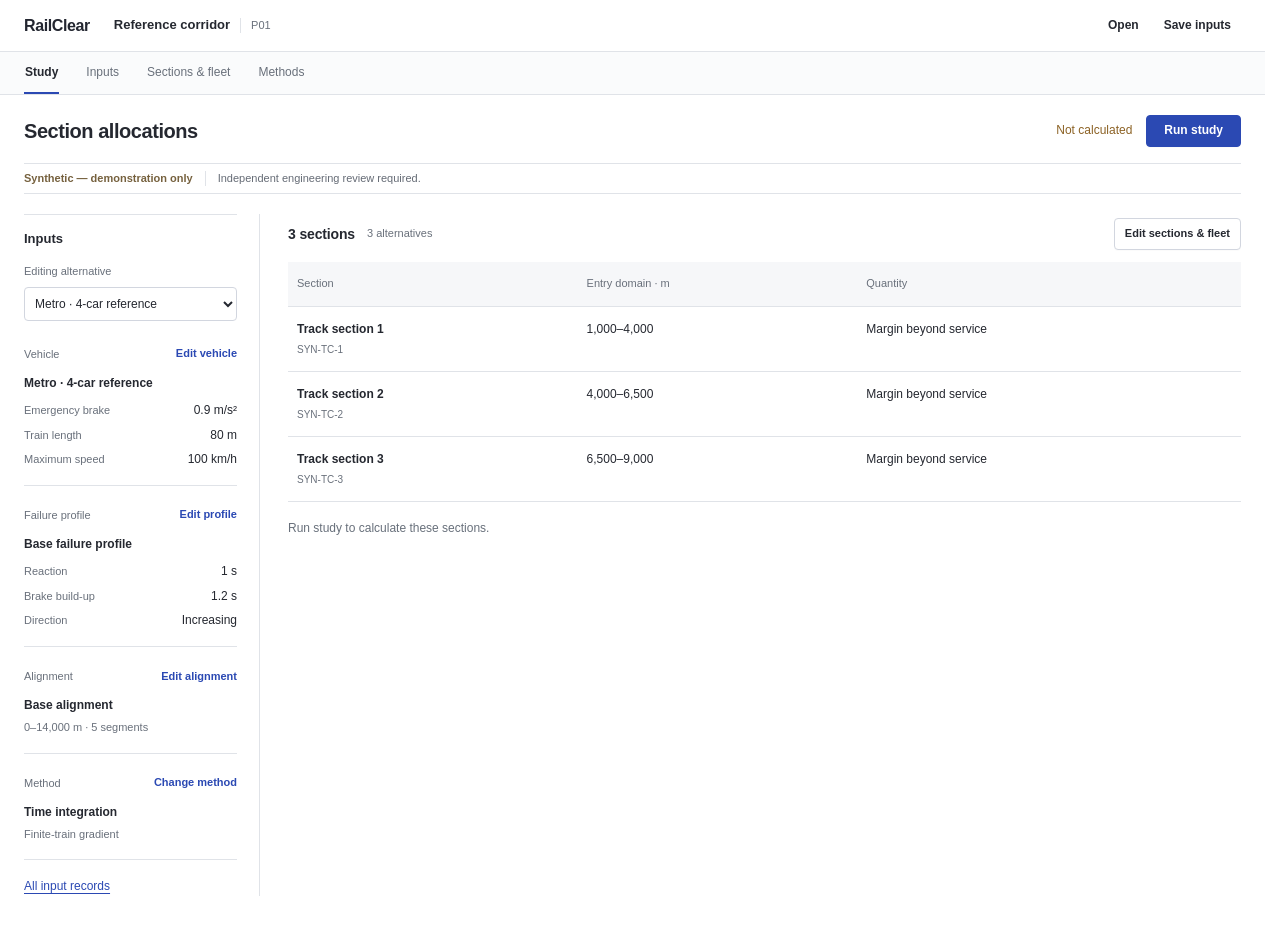
==== commit 805af4b4: "Publish verified static build from 9ed14a39c654 [skip ci]" ====
--- a/index.html
+++ b/index.html
@@ -3,9 +3,10 @@
   <head>
     <meta charset="utf-8" />
     <meta name="viewport" content="width=device-width,initial-scale=1" />
-    <meta name="theme-color" content="#133c37" />
+    <meta name="theme-color" content="#252830" />
     <title>RailClear · Safety distance workspace</title>
     <link rel="stylesheet" href="./src/style.css" />
+    <link rel="stylesheet" href="./src/workspace.css" />
   </head>
   <body>
     <div id="app"></div>
--- a/src/style.css
+++ b/src/style.css
@@ -3,12 +3,12 @@
   color: var(--ink);
   background: #fff;
   font-synthesis: none;
-  --green: #155c4f;
+  --green: #2445b5;
   --ink: #24303b;
   --muted: #5f6c78;
   --line: #e0e5e9;
   --soft: #f5f7f9;
-  --focus: #147565;
+  --focus: #2445b5;
 }
 html { scrollbar-gutter: stable; }
 * { box-sizing: border-box; }
@@ -27,9 +27,9 @@
 button:disabled { opacity: 1; color: #75808b; border-color: #e0e5e9; background: #f4f6f8; cursor: not-allowed; }
 button.primary:disabled { color: #75808b; border-color: #e0e5e9; background: #f4f6f8; }
 button.primary { background: var(--green); border-color: var(--green); color: white; font-weight: 600; padding-inline: 17px; }
-button.primary:hover { background: #104a3f; }
+button.primary:hover { background: #1c358b; }
 button.quiet { background: transparent; border-color: transparent; }
-button.quiet:hover { background: #edf3ef; }
+button.quiet:hover { background: #f0f1f4; }
 .text-button { color: var(--green); border-color: transparent; background: transparent; padding-inline: 2px; }
 .sr-only { position: absolute; width: 1px; height: 1px; padding: 0; margin: -1px; overflow: hidden; clip-path: inset(50%); white-space: nowrap; border: 0; }
 .skip-link { position: fixed; top: -100px; left: 16px; background: white; padding: 10px 18px; z-index: 20; }
@@ -38,7 +38,7 @@
 .sidebar {
   width: 220px; position: fixed; inset: 0 auto 0 0; background: #f7f9fa; border-right: 1px solid var(--line);
   color: var(--ink); padding: 26px 14px 20px; display: flex; flex-direction: column;
-  z-index: 3; --focus: #147565;
+  z-index: 3; --focus: #2445b5;
 }
 .brand { display: flex; gap: 10px; align-items: center; color: var(--ink); text-decoration: none; padding: 0 9px; font-size: 22px; font-weight: 650; letter-spacing: -.8px; }
 .brand svg { width: 21px; height: 26px; color: var(--green); }
@@ -46,14 +46,14 @@
 nav { display: grid; gap: 5px; margin-top: 42px; }
 nav a { display: flex; align-items: center; gap: 11px; border: 0; border-radius: 6px; text-decoration: none; text-align: left; color: #5a6774; background: transparent; font-size: 13px; padding: 10px 12px; font-weight: 500; line-height: 1.5; }
 nav svg { width: 18px; height: 18px; flex-shrink: 0; fill: none; stroke: currentColor; stroke-width: 1.4; stroke-linejoin: round; stroke-linecap: round; }
-nav a.active { color: #155c4f; background: #e7f0ec; font-weight: 650; }
+nav a.active { color: #2445b5; background: #edf0f8; font-weight: 650; }
 nav a:hover { color: #24303b; background: #edf1f4; }
-nav a.active:hover { background: #e1ece6; }
+nav a.active:hover { background: #e6eaf2; }
 nav a:nth-child(3) { margin-top: 18px; }
 .sidebar-bottom { margin-top: auto; padding: 20px 10px 0; font-size: 12px; color: #536371; }
 .sidebar-bottom p { font-size: 11px; line-height: 1.5; margin: 6px 0 17px; color: #657480; }
 .sidebar-bottom small { font-size: 11px; color: #657480; }
-.local-dot { display: inline-block; width: 6px; height: 6px; border-radius: 50%; background: #c7dea6; margin-right: 6px; }
+.local-dot { display: inline-block; width: 6px; height: 6px; border-radius: 50%; background: #aab0bb; margin-right: 6px; }
 .workspace { margin-left: 220px; flex: 1; min-width: 0; }
 .topbar { display: flex; align-items: center; gap: 20px; min-height: 64px; padding: 10px 24px; border-bottom: 1px solid var(--line); background: #fff; }
 .project-context { min-width: 0; flex: 1; font-size: 12px; }
@@ -70,7 +70,7 @@
 h3 { font-size: 15px; line-height: 1.4; margin: 24px 0 12px; }
 #progress, .field { scroll-margin-top: 110px; }
 .heading-actions { display: flex; align-items: center; justify-content: flex-end; flex-wrap: wrap; gap: 14px; }
-.state { font-size: 12px; color: #245b46; }
+.state { font-size: 12px; color: #384356; }
 .state::before { content: ""; display: inline-block; width: 6px; height: 6px; border-radius: 50%; background: currentColor; margin-right: 7px; }
 .state.pending { color: #785711; }
 .basis-banner { display: flex; align-items: baseline; gap: 12px; padding: 9px 12px; margin-bottom: 23px; font-size: 12px; color: #6b511e; background: #faf5e7; border-left: 3px solid #b4903d; }
@@ -89,10 +89,10 @@
 .panel p { max-width: 110ch; }
 .table-scroll, .continuous-bounds .table { overflow: auto; overscroll-behavior-inline: contain; max-height: 560px; }
 table { width: 100%; border-collapse: collapse; font-size: 13px; font-variant-numeric: tabular-nums; text-align: right; white-space: nowrap; }
-th { font-size: 12px; font-weight: 600; color: #4e6155; background: #f2f5f1; position: sticky; top: 0; z-index: 1; }
+th { font-size: 12px; font-weight: 600; color: #4e6155; background: #f5f6f8; position: sticky; top: 0; z-index: 1; }
 th, td { padding: 11px 12px; border-bottom: 1px solid var(--line); vertical-align: top; }
 th:first-child, td:first-child { text-align: left; }
-.governing td { background: #f0f6ed; }
+.governing td { background: #f5f6f8; }
 .allocation-table { table-layout: auto; min-width: 660px; white-space: normal; text-align: left; }
 .allocation-table.with-results { min-width: 900px; table-layout: fixed; }
 .allocation-table th, .allocation-table td { text-align: left; padding: 11px 9px; overflow-wrap: normal; }
@@ -113,11 +113,11 @@
 .alternatives-table td:first-child, .alternatives-table th:first-child { width: 64px; min-width: 64px; white-space: nowrap; }
 .alternatives-table td, .alternatives-table th { padding: 8px; }
 .alternatives-table td:nth-child(2) input { min-width: 220px; }
-.field { display: block; margin: 12px 0; color: #43584c; font-size: 13px; min-width: 0; }
+.field { display: block; margin: 12px 0; color: #5d6470; font-size: 13px; min-width: 0; }
 .field > span { display: block; margin-bottom: 6px; line-height: 1.4; }
-.field input, .field select, .field textarea { width: 100%; max-width: 100%; min-height: 38px; border: 1px solid #b9c9bd; border-radius: 4px; background: white; color: var(--ink); padding: 8px 10px; font-variant-numeric: tabular-nums; }
+.field input, .field select, .field textarea { width: 100%; max-width: 100%; min-height: 38px; border: 1px solid #d3d8e2; border-radius: 4px; background: white; color: var(--ink); padding: 8px 10px; font-variant-numeric: tabular-nums; }
 .field small { display: block; font-size: 12px; color: var(--muted); line-height: 1.5; margin-top: 6px; }
-.input-unit { display: flex; align-items: center; border: 1px solid #b9c9bd; border-radius: 4px; }
+.input-unit { display: flex; align-items: center; border: 1px solid #d3d8e2; border-radius: 4px; }
 .input-unit input { border: 0; background: transparent; min-width: 0; }
 .input-unit > span { padding: 0 10px; white-space: nowrap; color: var(--muted); font-size: 12px; }
 .form-grid { display: grid; grid-template-columns: repeat(auto-fit, minmax(200px, 1fr)); gap: 0 18px; }
@@ -158,10 +158,10 @@
 .is-stale { opacity: 1; }
 .tag { font-size: 12px; color: var(--muted); border: 1px solid var(--line); border-radius: 3px; padding: 4px 7px; white-space: nowrap; }
 .legend { display: flex; flex-wrap: wrap; gap: 6px 20px; color: var(--muted); font-size: 12px; margin: 14px 0; }
-.key::before { content: ""; display: inline-block; width: 14px; height: 2px; background: #147565; margin-right: 6px; vertical-align: middle; }
+.key::before { content: ""; display: inline-block; width: 14px; height: 2px; background: #2445b5; margin-right: 6px; vertical-align: middle; }
 .key.blue::before { background: #648cc2; }
 .key.amber::before { background: #c18a37; }
-.key.muted::before { background: #bac9c0; }
+.key.muted::before { background: #d3d8e2; }
 .chart-wrap svg, .plot-section > svg, .panel > svg { display: block; width: 100%; height: auto; }
 .trace-facts { display: flex; flex-wrap: wrap; justify-content: space-between; gap: 12px 24px; padding-top: 14px; border-top: 1px solid var(--line); color: var(--muted); font-size: 12px; }
 .trace-facts b { display: block; color: var(--ink); font-size: 14px; font-weight: 600; margin-top: 4px; font-variant-numeric: tabular-nums; }
@@ -170,13 +170,13 @@
 .pagination span { margin-right: auto; }
 .two-column { display: grid; grid-template-columns: 1fr 1fr; gap: 28px; }
 textarea { resize: vertical; font: 12px/1.6 ui-monospace, monospace; }
-code { font: 12px ui-monospace, monospace; background: #f0f4ef; padding: 2px 4px; }
+code { font: 12px ui-monospace, monospace; background: #f5f6f8; padding: 2px 4px; }
 .vehicle-library { display: grid; grid-template-columns: repeat(3, 1fr); gap: 14px; margin: 20px 0; }
 .vehicle-choice { display: grid; gap: 10px; text-align: left; padding: 16px; }
 .vehicle-choice small { font-size: 11px; color: #705819; }
 .vehicle-choice strong { font-size: 15px; }
 .vehicle-choice span { font-size: 12px; color: var(--muted); font-weight: 450; }
-.vehicle-choice.chosen { border-color: var(--green); background: #f1f7ee; }
+.vehicle-choice.chosen { border-color: var(--green); background: #f5f6f8; }
 .prose { font-size: 14px; line-height: 1.7; }
 .prose li { color: var(--muted); margin: 10px 0; }
 .export-grid { display: grid; grid-template-columns: repeat(3, 1fr); gap: 14px; margin-top: 24px; }
@@ -279,7 +279,7 @@
 .allocation-panel .section-rule { margin: 12px 0 0; }
 .allocation-table tbody tr, .alternatives-table tbody tr { transition: background-color 100ms ease; }
 .allocation-table tbody tr:hover, .alternatives-table tbody tr:hover { background: #f5f8fa; }
-.allocation-table .is-active-row { background: #f0f6f3; }
+.allocation-table .is-active-row { background: #f5f6f8; }
 .allocation-table .row-excluded { color: #65717c; }
 .allocation-table td { padding-block: 13px; }
 .allocation-table .quantity-cell { max-width: 165px; font-size: 12px; line-height: 1.5; color: #52616e; }
@@ -289,14 +289,14 @@
 .result-state { display: flex; flex-wrap: wrap; align-items: center; gap: 4px 6px; margin-top: 5px; color: var(--muted); font-size: 11px; }
 .allocation-value + .allocation-value, .governing-case + .governing-case { margin-top: 8px; }
 .status-chip { display: inline-flex; align-items: center; font-size: 11px; line-height: 1.5; font-weight: 550; padding: 2px 6px; border-radius: 4px; white-space: nowrap; }
-.status-computed { color: #245b47; background: #edf5ef; }
+.status-computed { color: #4c5870; background: #f1f3f8; }
 .status-review { color: #775914; background: #fbf3de; }
 .status-neutral { color: #62717e; background: #f0f3f5; }
 .register-empty { text-align: center !important; height: 110px; color: var(--muted); }
 .register-empty button { margin-left: 12px; }
 .table-scroll input.in-run-switch { appearance: none; display: inline-block; width: 36px; height: 24px; margin: 0; border: 1px solid #aab8c2; border-radius: 20px; background: #7c8d9a; border-color: #7c8d9a; position: relative; cursor: pointer; vertical-align: middle; transition: background-color 100ms ease; }
 .table-scroll input.in-run-switch::after { content: ""; display: block; position: absolute; width: 16px; height: 16px; border-radius: 50%; background: white; top: 3px; left: 3px; box-shadow: 0 1px 2px #17304424; transition: transform 100ms ease; }
-.table-scroll input.in-run-switch:checked { background: #246c56; border-color: #246c56; }
+.table-scroll input.in-run-switch:checked { background: #4c5870; border-color: #4c5870; }
 .table-scroll input.in-run-switch:checked::after { transform: translateX(12px); }
 body:has(.section-drawer[open]) { overflow: hidden; }
 .section-drawer { position: fixed; inset: 0 0 0 auto; margin: 0; width: min(520px, 100vw); max-width: none; height: 100dvh; max-height: none; padding: 0; border: 0; border-left: 1px solid #d6dfe6; background: white; color: var(--ink); box-shadow: -12px 0 40px #17293816; }
@@ -400,7 +400,7 @@
 .failure-timeline li > span { display: block; color: var(--muted); font-size: 12px; }
 .config .input-facts, .operating-editor .input-facts { grid-template-columns: repeat(2,minmax(0,1fr)); }
 .study-sampling-link { display: flex; flex-wrap: wrap; align-items: center; justify-content: space-between; gap: 12px; border-top: 1px solid var(--line); margin-top: 20px; padding-top: 16px; font-size: 12px; color: var(--muted); }
-.shared-input-note { margin-top: 20px; padding: 12px; background: #f2f6f4; border-left: 3px solid #a1bdb0; font-size: 12px; }
+.shared-input-note { margin-top: 20px; padding: 12px; background: #f5f6f8; border-left: 3px solid #b8c0d1; font-size: 12px; }
 .shared-input-note p { color: var(--muted); line-height: 1.6; margin: 5px 0 12px; overflow-wrap: anywhere; }
 .separate-option { display: flex; align-items: flex-start; gap: 8px; font-weight: 550; }
 .separate-option input { margin: 3px 0 0; flex-shrink: 0; }
@@ -447,7 +447,7 @@
 .method-disclosure{border-top:1px solid var(--line);padding:16px 0;margin-top:20px;}.method-disclosure>summary{font-size:13px;font-weight:600;cursor:pointer;}.method-disclosure p,.method-disclosure li{font-size:13px;max-width:900px;}
 .method-options{border-top:1px solid var(--line);margin:18px 0;}
 .method-option{display:flex;align-items:center;gap:14px;border-bottom:1px solid var(--line);padding:20px 12px;cursor:pointer;}
-.method-option.selected{background:#f0f6f3;}.method-option>span{flex:1;}.method-option strong{display:block;font-size:15px;}.method-option>span>span{display:block;max-width:720px;font-size:12px;color:var(--muted);margin-top:4px;}.method-option small{font-size:11px;color:var(--muted);white-space:nowrap;}.method-option input{accent-color:var(--green);width:16px;height:16px;}
+.method-option.selected{background:#f5f6f8;}.method-option>span{flex:1;}.method-option strong{display:block;font-size:15px;}.method-option>span>span{display:block;max-width:720px;font-size:12px;color:var(--muted);margin-top:4px;}.method-option small{font-size:11px;color:var(--muted);white-space:nowrap;}.method-option input{accent-color:var(--green);width:16px;height:16px;}
 .input-index{border-top:1px solid var(--line);margin:24px 0;}.input-index>div{display:grid;grid-template-columns:155px 1fr auto;align-items:center;gap:20px;padding:22px 0;border-bottom:1px solid var(--line);}.input-index .index-type{color:var(--muted);font-size:12px;}.input-index strong{font-size:15px;font-weight:600;}.input-index p{margin:4px 0 0;color:var(--muted);font-size:12px;}.input-overview-footer{display:flex;justify-content:space-between;align-items:center;gap:20px;font-size:12px;color:var(--muted);}
 .results-empty{padding:24px 0;max-width:720px;}.results-empty>p{color:var(--muted);}.results-empty .result-actions{margin-top:32px;}.results-empty .note{font-size:12px;}
 .report-preview{width:100%;height:900px;border:1px solid var(--line);background:white;}.report-toolbar,.diagnostic-toolbar{display:flex;align-items:center;justify-content:space-between;gap:20px;margin:20px 0;}.report-toolbar p{font-size:12px;max-width:650px;color:var(--muted);}.diagnostic-toolbar label{display:grid;gap:6px;font-size:12px;flex:1;max-width:620px;}.diagnostic-toolbar select{max-width:100%;}
--- a/src/workspace.css
+++ b/src/workspace.css
@@ -0,0 +1,91 @@
+:root{--ink:#252830;--muted:#69707b;--line:#e0e3e8;--soft:#f5f6f8;--green:#2b49b3;--focus:#2b49b3;color:var(--ink);background:#fff}
+body{font-family:-apple-system,BlinkMacSystemFont,"Segoe UI",sans-serif;font-size:14px;line-height:1.45;background:#fff;color:var(--ink)}
+#app{display:block;min-height:100vh}button,input,select,textarea{font:inherit}
+button{border-radius:4px;font-size:12px;min-height:32px;padding:6px 10px;font-weight:550;border-color:#d2d6df;box-shadow:0 1px 1px #20263205}
+button:hover{background:#f3f4f7;border-color:#b5bdcc}button:focus-visible,a:focus-visible,input:focus-visible,select:focus-visible,summary:focus-visible{outline:2px solid #2b49b3;outline-offset:3px}
+button.primary,button.pack-action{background:#2b49b3;border-color:#2b49b3;color:#fff}
+button.primary:hover,button.pack-action:hover{background:#223d9d;border-color:#223d9d}
+button.run-action.ready{background:#fff;color:var(--ink);border-color:#d2d6df;padding-inline:12px}
+button:disabled,button.primary:disabled{color:#8b909a;background:#f5f6f8;border-color:#e0e3e8}
+button.quiet{border-color:transparent;box-shadow:none;background:transparent}
+.appbar{height:52px;display:flex;align-items:center;gap:24px;border-bottom:1px solid var(--line);padding:0 24px;background:#fff}
+.brand{font-size:16px;letter-spacing:-.4px;font-weight:700;padding:0;text-decoration:none;display:block;color:#232630}
+.project-context{display:flex;align-items:center;gap:10px;flex:1;font-size:13px;min-width:0}
+.project-context strong{font-size:13px;font-weight:550}.project-context>span{font-size:11px;color:var(--muted);padding-left:10px;border-left:1px solid var(--line)}
+.file-actions{gap:5px}.file-actions button{font-size:12px;padding-inline:9px}
+.nav-bar{display:flex;align-items:center;justify-content:space-between;border-bottom:1px solid var(--line);padding:0 24px;height:43px;background:#fafbfc;gap:16px}
+.nav-bar nav{display:flex;align-items:stretch;height:100%;gap:26px;margin:0;min-width:0}
+.nav-bar nav a{display:flex;align-items:center;padding:0 1px;border:0;border-bottom:2px solid transparent;border-radius:0;margin:0;font-size:12px;white-space:nowrap;color:#69707b}
+.nav-bar nav a.active{border-bottom-color:#2b49b3;background:transparent;color:#252830;font-weight:650}
+.nav-bar nav a:hover{background:transparent;color:#252830;border-bottom-color:#9ca9d4}
+.nav-bar .active-alternative{display:flex;gap:8px;align-items:center;font-size:11px;min-width:0}.nav-bar .active-alternative select{padding:4px 8px;border-color:#d2d6df;max-width:220px;width:auto}
+.navigation-toggle{display:none!important}
+main.workspace{margin:0;padding:20px 24px 40px;max-width:none;min-width:0;width:100%;display:block}
+.heading{position:relative;top:auto;padding:0 0 16px;margin:0;gap:20px;min-height:36px;background:#fff}
+h1{font-size:20px;letter-spacing:-.45px;font-weight:650;line-height:1.25}h2{font-size:14px;letter-spacing:-.15px;margin:0 0 12px;font-weight:650}h3{font-size:13px;margin:20px 0 10px}
+.heading-actions{gap:8px}.heading-actions .state{margin-right:6px;white-space:nowrap;color:#626a77;font-size:12px}.state:before{display:none}.state.pending{color:#8c6225}
+.heading-actions [data-result-view="report"]:disabled,.heading-actions [data-fleet-export="study-pack"]:disabled{display:none}
+.basis-banner{padding:7px 0;margin:0 0 20px;background:transparent;border:0;border-top:1px solid var(--line);border-bottom:1px solid var(--line);color:#656b75;font-size:11px;gap:12px;line-height:1.4}
+.basis-banner>span:first-child{color:#76613e;font-weight:550}.basis-banner>span+span{border-left:1px solid var(--line);padding-left:12px}
+#storage-status:empty,#error:empty,#progress:empty{display:none}
+#progress{font-size:12px;color:var(--muted);padding:0 0 12px}
+.work-area{min-width:0}.work-area.with-context{display:grid;grid-template-columns:236px minmax(0,1fr);gap:28px;align-items:start}
+#content{min-width:0;outline:none}.context-region{min-width:0;border-right:1px solid var(--line);padding-right:22px}
+.context-details{margin:0}.context-details>summary{font-size:13px;font-weight:650;cursor:pointer;padding:0 0 14px;display:flex;justify-content:space-between;align-items:baseline;list-style:none}
+.context-details>summary::-webkit-details-marker{display:none}.context-details>summary>span{font-size:11px;color:var(--muted);font-weight:400}
+.context-alternative{display:grid;gap:7px;font-size:11px;color:var(--muted);margin-bottom:4px}
+.context-alternative select{width:100%;min-width:0;max-width:100%;font-size:12px;padding:8px 6px;color:var(--ink);background:#fff;border:1px solid #d2d6df;border-radius:4px}
+.context-section{border-bottom:1px solid var(--line);padding:17px 0;margin:0}
+.context-section header{display:flex;align-items:center;justify-content:space-between;gap:6px;margin-bottom:8px}
+.context-section h2{font-size:11px;color:var(--muted);font-weight:500;letter-spacing:0;margin:0}
+.context-section header button{min-height:24px;padding:2px 0;color:#2b49b3;font-size:11px;background:none;border:0;box-shadow:none}
+.context-section>strong{font-size:12px;line-height:1.5;display:block;font-weight:550;overflow-wrap:anywhere}
+.context-section dl{margin:10px 0 0;display:grid;gap:7px}.context-section dl>div{display:flex;justify-content:space-between;gap:10px;align-items:baseline}
+.context-section dt{font-size:11px;color:var(--muted)}.context-section dd{font-size:12px;margin:0;font-variant-numeric:tabular-nums;text-align:right;white-space:nowrap}
+.context-section>p{font-size:11px;line-height:1.5;margin:5px 0 0;color:var(--muted)}
+.all-inputs-link{display:inline-block;font-size:12px;margin-top:18px;text-underline-offset:3px}
+.results-summary{display:flex;align-items:center;gap:15px;flex-wrap:wrap;font-size:11px;color:var(--muted);min-height:24px;margin-bottom:13px}
+.results-summary>strong:first-child{font-size:13px;color:var(--ink);font-weight:650;margin-right:auto}.failure-count{color:#a03f3f!important}
+.workspace-tabs{display:flex;align-items:center;gap:22px;margin:0 0 16px;padding:0;border-bottom:1px solid var(--line);overflow:auto}
+.workspace-tabs button{min-height:35px;padding:0 0 10px;border:0;border-bottom:2px solid transparent;border-radius:0;background:none;box-shadow:none;font-size:12px;color:var(--muted);white-space:nowrap}
+.workspace-tabs button[aria-current="page"]{border-bottom-color:#2b49b3;color:#252830;font-weight:650;background:none}
+.result-filters{margin:0 0 12px;gap:7px}.result-filters input,.result-filters select{font-size:12px;padding:7px 9px;border-color:#d2d6df;min-height:33px}.result-filters input{width:200px}.result-filters>span{font-size:11px}
+.result-filters>button{font-size:11px}.result-filters button[type="submit"]{padding-inline:11px}
+.table-scroll,.figure-scroll{max-width:100%;min-width:0}.table-scroll:focus-visible,.figure-scroll:focus-visible{outline:2px solid #2b49b3;outline-offset:3px}
+.results-register{margin:0;border-top:1px solid var(--line)}.results-register table{font-size:12px;min-width:820px;width:100%;border-collapse:collapse}
+.results-register th{font-size:10px;color:#69707b;font-weight:550;line-height:1.5;padding:10px 9px;background:#f6f7f9;border-bottom:1px solid var(--line);text-transform:none;letter-spacing:0;white-space:normal}
+.results-register td{padding:14px 9px;font-size:12px;vertical-align:top;line-height:1.5;border-bottom:1px solid var(--line)}
+.results-register td:first-child{min-width:165px}.results-register td:nth-child(2){min-width:128px}.results-register td:first-child strong{font-size:12px;font-weight:600}
+.results-register td small{display:block;font-size:10px;color:#757b86;margin-top:4px;line-height:1.5}.results-register .number{font-variant-numeric:tabular-nums;white-space:nowrap}
+.results-register .selected-distance{font-size:17px;font-weight:650;color:#252830;letter-spacing:-.35px}
+.governing-link{font-size:11px;color:#2b49b3;background:none;border:0;padding:0;min-height:22px;box-shadow:none;text-align:left;text-decoration:underline;text-underline-offset:3px}
+.result-pagination{font-size:11px;margin:0;padding:12px 0;min-height:28px}.result-pagination button{font-size:11px}
+.results-workspace #content>.note{font-size:11px;line-height:1.6;color:var(--muted);margin:0 0 14px}
+.method-disclosure{border:0;border-top:1px solid var(--line);padding-top:13px;margin-top:12px;font-size:12px;background:none}
+.method-disclosure>summary{font-size:12px;color:#5d6675;font-weight:500;cursor:pointer;min-height:28px}
+.status-chip{border-radius:3px;font-size:10px}.status-review{color:#8c6225;background:#fcf5e9;border-color:#e7d6b5}
+.scope-heading{display:flex;align-items:center;gap:12px;min-height:40px;margin-bottom:8px;font-size:11px;color:var(--muted)}.scope-heading h2{margin:0;color:var(--ink);font-size:14px}.scope-heading button{margin-left:auto;font-size:11px}
+.uncomputed-scope table{width:100%;font-size:12px}.uncomputed-scope td,.uncomputed-scope th{padding:14px 9px;text-align:left;border-bottom:1px solid var(--line)}.uncomputed-scope th{font-size:11px;background:#f6f7f9;color:var(--muted);font-weight:500}.uncomputed-scope small{display:block;font-size:10px;color:var(--muted);margin-top:4px}
+.run-prompt{font-size:12px;color:#68707b;margin-top:18px}
+.diagnostic-toolbar{margin-top:0}.result-diagnostics .figure-scroll svg{max-height:330px}.result-diagnostics h3{margin:18px 0 10px}
+.report-toolbar{font-size:12px;margin:0 0 20px;flex-wrap:wrap;padding-bottom:15px;border-bottom:1px solid var(--line)}
+.report-document{max-width:1150px;margin:0 auto;background:white;font-size:14px;line-height:1.6;color:#252830;padding:16px 0}
+.report-document h1{font-size:26px;margin:12px 0}.report-document h2{font-size:18px;border-bottom:1px solid var(--line);padding-bottom:10px;margin:30px 0 16px}.report-document h3{font-size:15px;margin-top:24px}
+.report-document .notice{padding:14px;border-left:3px solid #a78c57;background:#faf7f0;font-size:13px}
+.report-document .table{overflow:auto;max-width:100%;margin:16px 0}.report-document table{min-width:850px;font-size:12px;border-collapse:collapse;width:100%}.report-document th,.report-document td{padding:10px;border-bottom:1px solid var(--line);text-align:left;vertical-align:top}.report-document th{font-size:11px}.report-document svg{width:100%;height:auto}.report-document pre,.report-document code{white-space:pre-wrap;overflow-wrap:anywhere;font-size:11px}
+.input-record,.input-overview{max-width:1200px}.input-facts{font-size:13px}.input-facts dt{color:var(--muted);font-size:11px}.input-facts dd{color:#252830}
+.input-index>div{padding:16px 0;grid-template-columns:130px minmax(0,1fr) auto}.input-index strong{font-size:14px}.input-index p{font-size:12px}.input-index{margin-top:14px}.input-overview .note{display:none}
+.method-option.selected{background:#f4f5fa;border-color:#b8c2df}.method-option{border-radius:4px}.method-option input{accent-color:#2b49b3}
+.input-editor,.section-editor,.case-inspector{border-radius:7px;border-color:#d2d6df;color:#252830;box-shadow:0 20px 70px #18203330}
+dialog::backdrop{background:#171d2c59}dialog input:checked{accent-color:#2b49b3}dialog .input-editor-header,dialog header{border-color:var(--line)}
+.case-inspector header p{color:#69707b}.case-inspector h2{font-size:18px}.case-inspector .input-facts{margin-top:14px}.case-inspector .figure-scroll svg{max-height:320px}
+.case-inspector .note{font-size:11px}.case-inspector .toolbar{padding-top:14px;border-top:1px solid var(--line)}
+.stale-notice{background:#faf6ee;color:#76613e;border-color:#e8ddc9;font-size:12px;border-radius:3px}
+.metrics .metric strong{font-size:26px;color:#252830}.metrics .primary-metric strong{color:#252830}
+.key.green:before{background:#2b49b3}.key.blue:before{background:#b36b28}
+@media(min-width:1600px){main.workspace{padding-inline:32px}.appbar,.nav-bar{padding-inline:32px}.work-area.with-context{grid-template-columns:250px minmax(0,1fr);gap:36px}}
+@media(max-width:1100px){.heading{align-items:flex-start;flex-wrap:wrap}.heading-actions{margin-left:auto}.work-area.with-context{grid-template-columns:210px minmax(0,1fr);gap:20px}.context-region{padding-right:16px}.result-filters input{width:165px}}
+@media(max-width:800px){.appbar{padding:0 16px;gap:16px}.appbar .brand{font-size:15px}.project-context{gap:7px}.project-context strong{font-size:12px}.nav-bar{height:42px;padding:0 16px;gap:8px}.nav-bar nav{gap:24px}.nav-bar .active-alternative>span{display:none}.nav-bar .active-alternative select{max-width:160px;font-size:11px}main.workspace{padding:17px 16px 32px}.heading{gap:10px}.heading-actions{gap:6px}.heading h1{font-size:19px}.heading-actions button{min-height:36px;font-size:11px}.basis-banner{margin-bottom:14px;font-size:10px}.work-area.with-context{display:block}.context-region{border:0;border-bottom:1px solid var(--line);padding:0;margin-bottom:18px}.context-details>summary{min-height:39px;padding:3px 0 12px}.context-details>summary:after{content:'⌄';margin-left:8px;color:#757b86}.context-details>summary>span{margin-left:auto}.context-body{display:grid;grid-template-columns:1fr 1fr;gap:0 24px;padding-bottom:12px}.context-alternative{grid-column:1/-1;max-width:360px}.context-section{padding-block:13px}.all-inputs-link{align-self:center;margin:12px 0}.results-summary{gap:12px}.results-summary>strong:first-child{margin-right:0}.report-toolbar{gap:10px}.report-document{padding-top:0}}
+@media(max-width:600px){.appbar{gap:16px;height:50px}.project-context>span{display:none}.appbar .file-actions button{min-height:36px;font-size:11px;padding-inline:5px}.project-context strong{max-width:145px}.nav-bar{height:auto;min-height:42px;flex-wrap:wrap}.nav-bar nav{gap:23px;min-height:42px;width:100%;justify-content:space-between}.nav-bar nav a{font-size:12px}.nav-bar .active-alternative{width:100%;padding-bottom:9px}.nav-bar .active-alternative select{width:100%;max-width:none}.heading{display:block}.heading h1{margin-bottom:12px}.heading-actions{justify-content:flex-start;gap:7px}.heading-actions .state{font-size:11px;margin-right:auto}.heading-actions button{min-height:36px;padding:7px 9px}.heading-actions [data-result-view="report"]{display:none}.heading-actions .pack-action{font-size:11px}.basis-banner{flex-wrap:wrap;gap:3px;line-height:1.5;padding-block:8px}.basis-banner>span+span{border:0;padding:0;width:100%}.context-body{display:block;padding-bottom:16px}.context-alternative{max-width:none}.context-section{display:block}.context-section dl{grid-template-columns:1fr 1fr;gap:8px 18px}.context-section dl>div{display:block}.context-section dd{text-align:left;margin-top:3px}.results-summary{font-size:10px;gap:10px}.results-summary>strong:first-child{width:100%;font-size:13px}.workspace-tabs{gap:24px;margin-bottom:14px}.workspace-tabs button{font-size:12px;min-height:38px}.result-filters{gap:7px}.result-filters label{min-width:0;flex:1}.result-filters input,.result-filters select{width:100%;min-height:36px}.result-filters>span{width:auto;flex-basis:auto;margin:0 auto 0 0;font-size:10px}.result-filters>button{font-size:10px;min-height:32px}.result-filters>button[type="submit"]{font-size:11px;min-height:36px}.results-register{display:none}.mobile-allocations{display:block}.mobile-allocation{padding:16px 0}.mobile-allocation:first-child{padding-top:7px}.mobile-allocation header{gap:10px;align-items:center}.mobile-allocation h3{font-size:13px}.mobile-allocation header>span{font-size:10px}.mobile-allocation p,.mobile-allocation small{font-size:10px;line-height:1.6}.mobile-allocation dl{margin:13px 0;grid-template-columns:1fr 1.35fr 1.25fr;gap:10px}.mobile-allocation dt{font-size:10px}.mobile-allocation dd{font-size:18px;color:#252830}.mobile-allocation .selected-distance{color:#252830;font-weight:650}.mobile-allocation .governing-link{min-height:32px;font-size:11px}.result-pagination{padding-block:11px;font-size:10px}.result-pagination:has(>div:empty){display:none}.results-workspace #content>.note{font-size:10px}.scope-heading{flex-wrap:wrap}.scope-heading button{font-size:10px}.uncomputed-scope table{font-size:11px;min-width:340px}.uncomputed-scope td,.uncomputed-scope th{padding:11px 7px}.report-toolbar .toolbar{flex-wrap:wrap}.report-document h1{font-size:23px}.report-document h2{font-size:16px}.report-document table{font-size:12px}.case-inspector{padding:16px;width:calc(100vw - 20px)}.case-inspector .input-facts{grid-template-columns:1fr 1fr}.input-index>div{grid-template-columns:1fr;padding-block:15px}.input-index button{grid-column:1}.method-option{padding:12px 0}.method-options{border:0}.input-facts{gap:14px}.file-actions{flex-shrink:0}}
+@media print{.appbar,.nav-bar,.heading,.basis-banner,.context-region,.workspace-tabs,.results-summary,.report-toolbar,#storage-status,#error,#progress{display:none!important}.workspace{padding:0!important}.report-document{max-width:none;padding:0}.report-document .table{overflow:visible}.report-document table{min-width:0;font-size:10px}thead{display:table-header-group}tr{break-inside:avoid}@page{size:A4 landscape;margin:15mm}}
+@media(max-width:600px){.result-filters{display:grid;grid-template-columns:minmax(0,1fr) minmax(0,1fr);align-items:center}.result-filters label{width:100%}.result-filters>span{justify-self:end;margin:0}.result-filters>button[type="submit"]{justify-self:start}.result-filters>button[type="button"]{width:100%}}
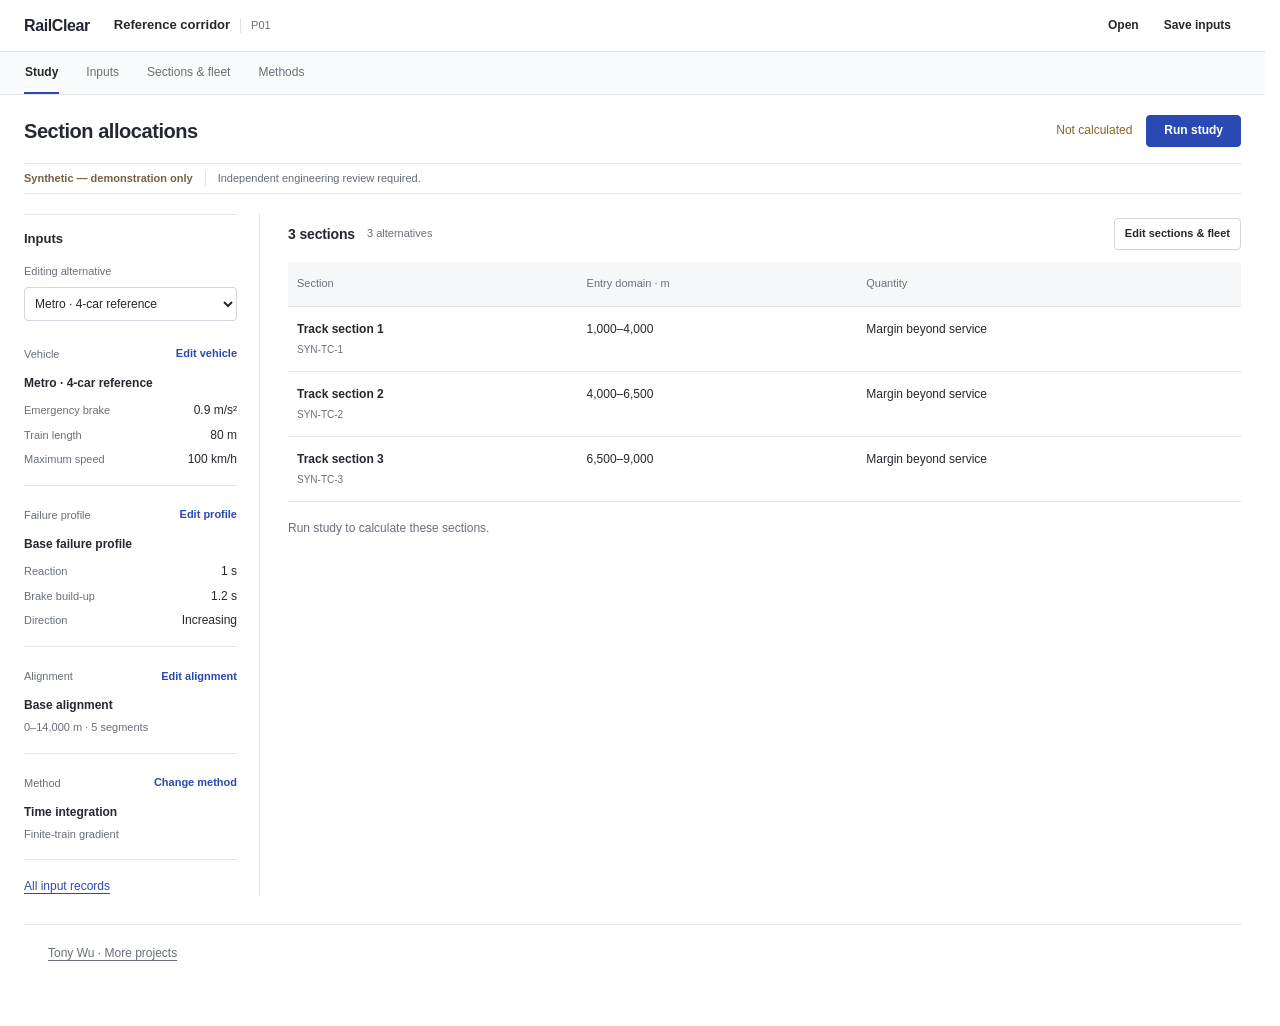
==== commit 7ee57001: "Publish verified static build from 9b39241275d0 [skip ci]" ====
--- a/index.html
+++ b/index.html
@@ -5,11 +5,12 @@
     <meta name="viewport" content="width=device-width,initial-scale=1" />
     <meta name="theme-color" content="#252830" />
     <title>RailClear · Safety distance workspace</title>
-    <link rel="stylesheet" href="./src/style.css" />
-    <link rel="stylesheet" href="./src/workspace.css" />
+    <link rel="icon" type="image/svg+xml" href="./assets/de91796467338f01/railclear.svg" />
+    <link rel="stylesheet" href="./assets/de91796467338f01/style.css" />
+    <link rel="stylesheet" href="./assets/de91796467338f01/workspace.css" />
   </head>
   <body>
     <div id="app"></div>
-    <script type="module" src="./src/app.mjs"></script>
+    <script type="module" src="./assets/de91796467338f01/app.mjs"></script>
   </body>
 </html>
--- a/assets/de91796467338f01/style.css
+++ b/assets/de91796467338f01/style.css
@@ -0,0 +1,489 @@
+:root {
+  font-family: -apple-system, BlinkMacSystemFont, "Segoe UI", sans-serif;
+  color: var(--ink);
+  background: #fff;
+  font-synthesis: none;
+  --green: #2445b5;
+  --ink: #24303b;
+  --muted: #5f6c78;
+  --line: #e0e5e9;
+  --soft: #f5f7f9;
+  --focus: #2445b5;
+}
+html { scrollbar-gutter: stable; }
+* { box-sizing: border-box; }
+body { margin: 0; font-size: 14px; line-height: 1.5; }
+button, input, select, textarea { font: inherit; }
+button, a, input, select, textarea, summary, [tabindex] { outline-offset: 3px; }
+:focus-visible { outline: 2px solid var(--focus); }
+a { color: var(--green); }
+button {
+  border: 1px solid #cdd5db; border-radius: 6px; background: #fff;
+  color: var(--ink); padding: 7px 11px; font-size: 13px; font-weight: 550;
+  line-height: 1.5; cursor: pointer; min-height: 36px;
+}
+button:hover { background: #f4f7f9; border-color: #a8b5bf; }
+button:active { background: #e8edf1; }
+button:disabled { opacity: 1; color: #75808b; border-color: #e0e5e9; background: #f4f6f8; cursor: not-allowed; }
+button.primary:disabled { color: #75808b; border-color: #e0e5e9; background: #f4f6f8; }
+button.primary { background: var(--green); border-color: var(--green); color: white; font-weight: 600; padding-inline: 17px; }
+button.primary:hover { background: #1c358b; }
+button.quiet { background: transparent; border-color: transparent; }
+button.quiet:hover { background: #f0f1f4; }
+.text-button { color: var(--green); border-color: transparent; background: transparent; padding-inline: 2px; }
+.sr-only { position: absolute; width: 1px; height: 1px; padding: 0; margin: -1px; overflow: hidden; clip-path: inset(50%); white-space: nowrap; border: 0; }
+.skip-link { position: fixed; top: -100px; left: 16px; background: white; padding: 10px 18px; z-index: 20; }
+.skip-link:focus { top: 10px; }
+#app { display: flex; min-height: 100vh; }
+.sidebar {
+  width: 220px; position: fixed; inset: 0 auto 0 0; background: #f7f9fa; border-right: 1px solid var(--line);
+  color: var(--ink); padding: 26px 14px 20px; display: flex; flex-direction: column;
+  z-index: 3; --focus: #2445b5;
+}
+.brand { display: flex; gap: 10px; align-items: center; color: var(--ink); text-decoration: none; padding: 0 9px; font-size: 22px; font-weight: 650; letter-spacing: -.8px; }
+.brand svg { width: 21px; height: 26px; color: var(--green); }
+.navigation-toggle { display: none; }
+nav { display: grid; gap: 5px; margin-top: 42px; }
+nav a { display: flex; align-items: center; gap: 11px; border: 0; border-radius: 6px; text-decoration: none; text-align: left; color: #5a6774; background: transparent; font-size: 13px; padding: 10px 12px; font-weight: 500; line-height: 1.5; }
+nav svg { width: 18px; height: 18px; flex-shrink: 0; fill: none; stroke: currentColor; stroke-width: 1.4; stroke-linejoin: round; stroke-linecap: round; }
+nav a.active { color: #2445b5; background: #edf0f8; font-weight: 650; }
+nav a:hover { color: #24303b; background: #edf1f4; }
+nav a.active:hover { background: #e6eaf2; }
+nav a:nth-child(3) { margin-top: 18px; }
+.sidebar-bottom { margin-top: auto; padding: 20px 10px 0; font-size: 12px; color: #536371; }
+.sidebar-bottom p { font-size: 11px; line-height: 1.5; margin: 6px 0 17px; color: #657480; }
+.sidebar-bottom small { font-size: 11px; color: #657480; }
+.local-dot { display: inline-block; width: 6px; height: 6px; border-radius: 50%; background: #aab0bb; margin-right: 6px; }
+.workspace { margin-left: 220px; flex: 1; min-width: 0; }
+.topbar { display: flex; align-items: center; gap: 20px; min-height: 64px; padding: 10px 24px; border-bottom: 1px solid var(--line); background: #fff; }
+.project-context { min-width: 0; flex: 1; font-size: 12px; }
+.project-context strong { display: block; font-weight: 600; overflow-wrap: anywhere; }
+.project-context > span { color: var(--muted); display: block; font-size: 11px; }
+.file-actions { display: flex; gap: 2px; flex-shrink: 0; }
+.file-actions button { font-size: 12px; padding-inline: 8px; }
+.active-alternative { display: grid; gap: 3px; color: var(--muted); font-size: 11px; min-width: 150px; }
+.active-alternative select { color: var(--ink); background: white; border: 1px solid #bdcbc1; border-radius: 4px; padding: 6px 8px; width: 235px; max-width: 100%; font-size: 12px; }
+main { padding: 22px 24px 40px; max-width: 1680px; margin: auto; }
+.heading { position: sticky; top: 0; z-index: 2; background: white; padding-block: 8px; display: flex; align-items: center; justify-content: space-between; gap: 16px; margin-bottom: 18px; }
+h1 { margin: 0; font-size: 24px; line-height: 1.25; letter-spacing: -.65px; font-weight: 650; }
+h2 { margin: 0 0 14px; font-size: 17px; line-height: 1.35; font-weight: 650; letter-spacing: -.2px; }
+h3 { font-size: 15px; line-height: 1.4; margin: 24px 0 12px; }
+#progress, .field { scroll-margin-top: 110px; }
+.heading-actions { display: flex; align-items: center; justify-content: flex-end; flex-wrap: wrap; gap: 14px; }
+.state { font-size: 12px; color: #384356; }
+.state::before { content: ""; display: inline-block; width: 6px; height: 6px; border-radius: 50%; background: currentColor; margin-right: 7px; }
+.state.pending { color: #785711; }
+.basis-banner { display: flex; align-items: baseline; gap: 12px; padding: 9px 12px; margin-bottom: 23px; font-size: 12px; color: #6b511e; background: #faf5e7; border-left: 3px solid #b4903d; }
+.basis-banner strong { font-weight: 600; }
+.basis-note { color: #655734; }
+.panel, .table-section, .plot-section { min-width: 0; padding: 0 0 24px; margin-bottom: 24px; border-bottom: 1px solid var(--line); }
+.section-title { display: flex; align-items: center; justify-content: space-between; flex-wrap: wrap; gap: 12px; margin-bottom: 12px; }
+.section-title h2 { margin: 0; }
+.section-title > span { color: var(--muted); font-size: 12px; }
+.eyebrow { color: var(--muted); font-size: 11px; letter-spacing: .5px; margin: 0 0 5px; font-weight: 600; }
+.count { color: var(--muted); font-size: 12px; font-weight: 450; margin-left: 10px; white-space: nowrap; letter-spacing: 0; }
+.toolbar { display: flex; flex-wrap: wrap; gap: 8px; margin: 18px 0; }
+.section-title .toolbar { margin: 0; }
+.note, .plot-note, .panel p { color: var(--muted); font-size: 12px; line-height: 1.6; }
+.section-rule { margin: 0 0 14px; }
+.panel p { max-width: 110ch; }
+.table-scroll, .continuous-bounds .table { overflow: auto; overscroll-behavior-inline: contain; max-height: 560px; }
+table { width: 100%; border-collapse: collapse; font-size: 13px; font-variant-numeric: tabular-nums; text-align: right; white-space: nowrap; }
+th { font-size: 12px; font-weight: 600; color: #4e6155; background: #f5f6f8; position: sticky; top: 0; z-index: 1; }
+th, td { padding: 11px 12px; border-bottom: 1px solid var(--line); vertical-align: top; }
+th:first-child, td:first-child { text-align: left; }
+.governing td { background: #f5f6f8; }
+.allocation-table { table-layout: auto; min-width: 660px; white-space: normal; text-align: left; }
+.allocation-table.with-results { min-width: 900px; table-layout: fixed; }
+.allocation-table th, .allocation-table td { text-align: left; padding: 11px 9px; overflow-wrap: normal; }
+.allocation-table th:first-child { width: 64px; min-width: 64px; white-space: nowrap; }
+.allocation-table th:nth-child(2) { min-width: 180px; width: 35%; }
+.allocation-table.with-results th:nth-child(2) { width: auto; }
+.allocation-table th:nth-child(3) { min-width: 125px; }
+.allocation-table th:nth-child(4) { min-width: 145px; }
+.allocation-table.with-results th:nth-child(5) { min-width: 150px; }
+.allocation-table.with-results th:nth-child(6) { min-width: 190px; }
+.allocation-table th:last-child { width: 58px; }
+.row-title { font-weight: 600; }
+.cell-note { display: block; color: var(--muted); font-size: 12px; line-height: 1.4; margin-top: 4px; white-space: normal; max-width: 280px; }
+.negative-residual { color: #9b3525; font-weight: 600; }
+.table-scroll input:not([type="checkbox"]), .table-scroll select { font: inherit; color: var(--ink); border: 1px solid #c2cec5; border-radius: 4px; padding: 7px; min-width: 145px; max-width: 230px; background: white; }
+.table-scroll input[type="checkbox"] { accent-color: var(--green); width: 18px; height: 18px; margin: 3px 0; }
+.alternatives-table { text-align: left; }
+.alternatives-table td:first-child, .alternatives-table th:first-child { width: 64px; min-width: 64px; white-space: nowrap; }
+.alternatives-table td, .alternatives-table th { padding: 8px; }
+.alternatives-table td:nth-child(2) input { min-width: 220px; }
+.field { display: block; margin: 12px 0; color: #5d6470; font-size: 13px; min-width: 0; }
+.field > span { display: block; margin-bottom: 6px; line-height: 1.4; }
+.field input, .field select, .field textarea { width: 100%; max-width: 100%; min-height: 38px; border: 1px solid #d3d8e2; border-radius: 4px; background: white; color: var(--ink); padding: 8px 10px; font-variant-numeric: tabular-nums; }
+.field small { display: block; font-size: 12px; color: var(--muted); line-height: 1.5; margin-top: 6px; }
+.input-unit { display: flex; align-items: center; border: 1px solid #d3d8e2; border-radius: 4px; }
+.input-unit input { border: 0; background: transparent; min-width: 0; }
+.input-unit > span { padding: 0 10px; white-space: nowrap; color: var(--muted); font-size: 12px; }
+.form-grid { display: grid; grid-template-columns: repeat(auto-fit, minmax(200px, 1fr)); gap: 0 18px; }
+.input-pair { display: grid; grid-template-columns: 1fr 1fr; gap: 14px; }
+select, summary { cursor: pointer; }
+details { border-top: 1px solid var(--line); margin-top: 18px; padding-top: 14px; }
+summary { font-size: 13px; font-weight: 600; line-height: 1.6; }
+summary > span { color: var(--muted); font-weight: 450; margin-left: 12px; }
+.library-tools { margin-top: 14px; }
+.study-context { display: flex; flex-wrap: wrap; gap: 6px 20px; padding: 0 0 18px; color: var(--muted); font-size: 12px; }
+.study-context strong { color: var(--ink); font-weight: 600; }
+.study-setup-grid { display: grid; grid-template-columns: minmax(0, 1.7fr) minmax(280px, 1fr); gap: 32px; }
+.config { min-width: 0; }
+.study-basics { grid-template-columns: 1fr 1fr; }
+.input-group .form-grid { grid-template-columns: 1fr 1fr; }
+.route-context { min-width: 0; border-left: 1px solid var(--line); padding-left: 24px; }
+.setup-alignment { margin-top: 30px; }
+.route-facts { margin: 0 0 20px; font-size: 13px; }
+.route-facts > div { display: flex; justify-content: space-between; gap: 16px; padding: 8px 0; border-bottom: 1px solid var(--line); }
+.route-facts dt { color: var(--muted); }
+.route-facts dd { margin: 0; font-variant-numeric: tabular-nums; }
+.scope-note { padding-top: 2px; }
+.scope-note p { font-size: 13px; color: var(--muted); }
+.scope-note .text-button { display: block; margin-top: 8px; }
+.operating-editor { margin: 0 0 24px; padding: 12px 0; border-block: 1px solid var(--line); }
+.operating-editor[open] { padding-bottom: 18px; }
+.operating-editor > .form-grid, .operating-editor > details { max-width: 100%; }
+.metrics { display: grid; grid-template-columns: repeat(4, minmax(0, 1fr)); border-block: 1px solid var(--line); margin: 0 0 20px; }
+.metric { padding: 16px 20px; border-left: 1px solid var(--line); min-width: 0; }
+.metric:first-child { padding-left: 0; border-left: 0; }
+.metric > span { display: block; font-size: 12px; color: var(--muted); }
+.metric strong { display: block; margin: 6px 0; font-size: 30px; line-height: 1.2; font-weight: 550; letter-spacing: -.8px; font-variant-numeric: tabular-nums; }
+.primary-metric strong { color: var(--green); }
+.metric em { font-size: 14px; font-style: normal; font-weight: 450; color: var(--muted); letter-spacing: 0; }
+.metric small { display: block; font-size: 12px; color: var(--muted); line-height: 1.4; }
+.state-word { font-size: 18px !important; letter-spacing: 0 !important; overflow-wrap: anywhere; }
+.analysis { min-width: 0; }
+.is-stale { opacity: 1; }
+.tag { font-size: 12px; color: var(--muted); border: 1px solid var(--line); border-radius: 3px; padding: 4px 7px; white-space: nowrap; }
+.legend { display: flex; flex-wrap: wrap; gap: 6px 20px; color: var(--muted); font-size: 12px; margin: 14px 0; }
+.key::before { content: ""; display: inline-block; width: 14px; height: 2px; background: #2445b5; margin-right: 6px; vertical-align: middle; }
+.key.blue::before { background: #648cc2; }
+.key.amber::before { background: #c18a37; }
+.key.muted::before { background: #d3d8e2; }
+.chart-wrap svg, .plot-section > svg, .panel > svg { display: block; width: 100%; height: auto; }
+.trace-facts { display: flex; flex-wrap: wrap; justify-content: space-between; gap: 12px 24px; padding-top: 14px; border-top: 1px solid var(--line); color: var(--muted); font-size: 12px; }
+.trace-facts b { display: block; color: var(--ink); font-size: 14px; font-weight: 600; margin-top: 4px; font-variant-numeric: tabular-nums; }
+.plot-note { margin: 14px 0 0; }
+.pagination { display: flex; align-items: center; justify-content: flex-end; gap: 8px; margin-top: 14px; font-size: 12px; color: var(--muted); }
+.pagination span { margin-right: auto; }
+.two-column { display: grid; grid-template-columns: 1fr 1fr; gap: 28px; }
+textarea { resize: vertical; font: 12px/1.6 ui-monospace, monospace; }
+code { font: 12px ui-monospace, monospace; background: #f5f6f8; padding: 2px 4px; }
+.vehicle-library { display: grid; grid-template-columns: repeat(3, 1fr); gap: 14px; margin: 20px 0; }
+.vehicle-choice { display: grid; gap: 10px; text-align: left; padding: 16px; }
+.vehicle-choice small { font-size: 11px; color: #705819; }
+.vehicle-choice strong { font-size: 15px; }
+.vehicle-choice span { font-size: 12px; color: var(--muted); font-weight: 450; }
+.vehicle-choice.chosen { border-color: var(--green); background: #f5f6f8; }
+.prose { font-size: 14px; line-height: 1.7; }
+.prose li { color: var(--muted); margin: 10px 0; }
+.export-grid { display: grid; grid-template-columns: repeat(3, 1fr); gap: 14px; margin-top: 24px; }
+.export-grid button { display: grid; gap: 10px; text-align: left; padding: 18px; }
+.export-grid strong { font-size: 14px; }
+.export-grid span { font-size: 12px; color: var(--muted); font-weight: 450; }
+.digest { overflow-wrap: anywhere; }
+.error, .stale-notice { border-left: 3px solid #b14431; background: #fff0e9; color: #863322; padding: 12px 16px; margin: 0 0 18px; font-size: 13px; line-height: 1.6; }
+.error button { margin-left: 10px; }
+.stale-notice { border-color: #ad8334; background: #fbf1d8; color: #6b511e; }
+#progress:not(:empty) { padding: 0 0 18px; color: var(--green); font-size: 13px; }
+.empty-chart { padding: 30px; color: var(--muted); }
+footer { display: flex; justify-content: space-between; flex-wrap: wrap; gap: 8px 20px; padding: 18px 24px; border-top: 1px solid var(--line); font-size: 12px; color: var(--muted); }
+.fleet-legend { display: flex; flex-wrap: wrap; gap: 12px 24px; margin: 18px 0; font-size: 13px; }
+.fleet-legend > span { max-width: 300px; }
+.fleet-legend i { display: inline-block; width: 14px; height: 3px; vertical-align: middle; margin-right: 6px; }
+.fleet-legend small { display: block; font-size: 12px; margin-top: 4px; color: var(--muted); }
+.figure-scroll { overflow-x: auto; overscroll-behavior-inline: contain; }
+.figure-scroll > svg { display: block; width: 100%; min-width: 900px; height: auto; }
+.continuous-bounds table { min-width: 1050px; white-space: normal; text-align: left; }
+.continuous-bounds td, .continuous-bounds th { max-width: 280px; }
+.continuous-bounds td:nth-child(4), .continuous-bounds .nowrap { white-space: nowrap; }
+.continuous-bounds pre { max-height: 28rem; overflow: auto; white-space: pre-wrap; overflow-wrap: anywhere; font-size: 12px; }
+@media (max-width: 1150px) {
+  .topbar { flex-wrap: wrap; gap: 8px 18px; }
+  .project-context { flex-basis: 35%; }
+  .active-alternative { flex: 1; }
+  .active-alternative select { width: 100%; }
+  .file-actions { margin-left: auto; }
+  .study-setup-grid { grid-template-columns: minmax(0, 1.5fr) minmax(240px, 1fr); gap: 24px; }
+  .two-column { grid-template-columns: 1fr; }
+  .metric { padding-inline: 14px; }
+  .metric strong { font-size: 27px; }
+}
+@media (max-width: 850px) {
+  #app { display: block; }
+  .sidebar { position: static; width: auto; padding: 12px 18px; display: flex; flex-direction: row; flex-wrap: wrap; align-items: center; justify-content: space-between; }
+  .brand { font-size: 21px; padding: 0; }
+  .brand svg { height: 23px; }
+  .navigation-toggle { display: block; background: #fff; color: var(--ink); border-color: #cbd5dc; padding: 5px 12px; }
+  .navigation-toggle:hover { color: var(--ink); background: #edf1f4; }
+  nav { display: none; width: 100%; gap: 5px; margin-top: 12px; }
+  nav.is-open { display: grid; grid-template-columns: 1fr 1fr; }
+  nav a { white-space: nowrap; flex-shrink: 0; padding: 9px 10px; }
+  nav a:nth-child(3) { margin-top: 0; }
+  .sidebar-bottom { display: none; }
+  .workspace { margin-left: 0; }
+  .topbar { padding: 10px 18px; }
+  .project-context { flex-basis: 100%; }
+  .file-actions { margin-left: 0; }
+  main { padding: 20px 18px 32px; }
+  .heading { align-items: flex-start; }
+  .heading-actions { gap: 8px; }
+  .basis-banner { flex-wrap: wrap; gap: 3px 10px; }
+  .study-setup-grid { grid-template-columns: 1fr; }
+  .route-context { border-left: 0; padding-left: 0; border-top: 1px solid var(--line); padding-top: 20px; }
+  .metrics { grid-template-columns: 1fr 1fr; }
+  .metric:nth-child(3) { border-left: 0; padding-left: 0; border-top: 1px solid var(--line); }
+  .metric:nth-child(4) { border-top: 1px solid var(--line); }
+  .sampling-fields { grid-template-columns: 1fr 1fr; }
+  footer { padding-inline: 18px; }
+}
+@media (max-width: 520px) {
+  .heading { flex-direction: column; gap: 12px; }
+  .heading-actions { width: 100%; justify-content: space-between; }
+  h1 { font-size: 24px; }
+  .file-actions { flex-wrap: wrap; }
+  .file-actions button { padding-inline: 4px; }
+  .active-alternative { flex-basis: 100%; }
+  .section-title .toolbar { width: 100%; }
+  .section-title .toolbar button { flex: 1 1 auto; }
+  .section-title h2 { font-size: 17px; }
+  .count { display: block; margin: 4px 0 0; }
+  .form-grid, .study-basics, .input-group .form-grid, .input-pair { grid-template-columns: 1fr; }
+  .vehicle-library, .export-grid { grid-template-columns: 1fr; }
+  .tag { white-space: normal; }
+  .metric { padding: 14px 12px; }
+  .metric > span, .metric small { font-size: 12px; }
+  .metric strong { font-size: 28px; }
+  summary > span { display: block; margin-left: 14px; }
+}
+@media (prefers-reduced-motion: reduce) {
+  * { scroll-behavior: auto !important; animation: none !important; transition: none !important; }
+}
+
+/* Component roles shared by the register and transactional editor. */
+.icon-button { display: inline-flex; align-items: center; justify-content: center; width: 32px; height: 32px; min-height: 32px; padding: 6px; border-color: transparent; background: transparent; color: #65737f; }
+.icon-button svg { width: 18px; height: 18px; stroke: currentColor; fill: none; stroke-width: 1.4; stroke-linecap: round; stroke-linejoin: round; }
+.icon-button:hover { color: var(--ink); background: #eaf0f4; border-color: transparent; }
+.register-toolbar { display: flex; gap: 12px; align-items: center; padding-bottom: 14px; }
+.section-search { display: flex; align-items: center; gap: 8px; min-width: 180px; flex: 1; max-width: 320px; border: 1px solid #cbd4dc; background: #fff; border-radius: 6px; padding: 7px 10px; height: 36px; }
+.section-search svg { width: 17px; height: 17px; flex-shrink: 0; fill: none; stroke: #7c8994; stroke-width: 1.5; }
+.section-search input { width: 100%; min-width: 0; padding: 0; border: 0; outline: none; color: var(--ink); font-size: 13px; background: transparent; }
+.section-search:focus-within { outline: 2px solid var(--focus); outline-offset: 1px; }
+.route-filter select { max-width: 190px; height: 36px; padding: 6px 28px 6px 10px; border: 1px solid #cbd4dc; border-radius: 6px; background: white; color: #425363; font-size: 13px; }
+.register-actions { display: flex; gap: 7px; margin-left: auto; }
+.add-section { font-weight: 600; }
+.add-section > span { font-size: 18px; line-height: 1; margin-right: 4px; color: var(--green); }
+.register-meta { display: flex; align-items: center; justify-content: space-between; color: var(--muted); font-size: 12px; padding: 0 0 12px; }
+.allocation-panel .section-rule { margin: 12px 0 0; }
+.allocation-table tbody tr, .alternatives-table tbody tr { transition: background-color 100ms ease; }
+.allocation-table tbody tr:hover, .alternatives-table tbody tr:hover { background: #f5f8fa; }
+.allocation-table .is-active-row { background: #f5f6f8; }
+.allocation-table .row-excluded { color: #65717c; }
+.allocation-table td { padding-block: 13px; }
+.allocation-table .quantity-cell { max-width: 165px; font-size: 12px; line-height: 1.5; color: #52616e; }
+.allocation-table .row-title { font-weight: 600; }
+.allocation-table .cell-note { font-size: 11px; line-height: 1.5; }
+.allocation-value > strong { font-size: 15px; font-weight: 600; font-variant-numeric: tabular-nums; }
+.result-state { display: flex; flex-wrap: wrap; align-items: center; gap: 4px 6px; margin-top: 5px; color: var(--muted); font-size: 11px; }
+.allocation-value + .allocation-value, .governing-case + .governing-case { margin-top: 8px; }
+.status-chip { display: inline-flex; align-items: center; font-size: 11px; line-height: 1.5; font-weight: 550; padding: 2px 6px; border-radius: 4px; white-space: nowrap; }
+.status-computed { color: #4c5870; background: #f1f3f8; }
+.status-review { color: #775914; background: #fbf3de; }
+.status-neutral { color: #62717e; background: #f0f3f5; }
+.register-empty { text-align: center !important; height: 110px; color: var(--muted); }
+.register-empty button { margin-left: 12px; }
+.table-scroll input.in-run-switch { appearance: none; display: inline-block; width: 36px; height: 24px; margin: 0; border: 1px solid #aab8c2; border-radius: 20px; background: #7c8d9a; border-color: #7c8d9a; position: relative; cursor: pointer; vertical-align: middle; transition: background-color 100ms ease; }
+.table-scroll input.in-run-switch::after { content: ""; display: block; position: absolute; width: 16px; height: 16px; border-radius: 50%; background: white; top: 3px; left: 3px; box-shadow: 0 1px 2px #17304424; transition: transform 100ms ease; }
+.table-scroll input.in-run-switch:checked { background: #4c5870; border-color: #4c5870; }
+.table-scroll input.in-run-switch:checked::after { transform: translateX(12px); }
+body:has(.section-drawer[open]) { overflow: hidden; }
+.section-drawer { position: fixed; inset: 0 0 0 auto; margin: 0; width: min(520px, 100vw); max-width: none; height: 100dvh; max-height: none; padding: 0; border: 0; border-left: 1px solid #d6dfe6; background: white; color: var(--ink); box-shadow: -12px 0 40px #17293816; }
+.section-drawer::backdrop { background: #17293838; }
+.section-edit-form { height: 100%; display: grid; grid-template-rows: auto minmax(0, 1fr) auto; margin: 0; }
+.drawer-header { display: flex; align-items: flex-start; justify-content: space-between; gap: 16px; padding: 24px 24px 20px; border-bottom: 1px solid var(--line); }
+.drawer-header p { margin: 0 0 6px; color: var(--muted); font-size: 12px; }
+.drawer-header h2 { font-size: 21px; margin: 0; line-height: 1.3; overflow-wrap: anywhere; }
+.drawer-close { flex-shrink: 0; margin: -4px -6px 0 0; }
+.drawer-body { overflow-y: auto; padding: 4px 24px 20px; }
+.drawer-body fieldset { margin: 0; padding: 20px 0 8px; border: 0; min-width: 0; }
+.drawer-body fieldset + fieldset { border-top: 1px solid var(--line); padding-top: 20px; }
+.drawer-body legend { float: left; width: 100%; font-size: 13px; font-weight: 650; margin-bottom: 6px; color: #405261; }
+.editor-field { display: block; margin: 12px 0 16px; min-width: 0; clear: both; }
+.editor-field > span:first-child { display: flex; justify-content: space-between; gap: 8px; margin-bottom: 6px; font-size: 12px; line-height: 1.5; color: #4e5e6a; }
+.optional { color: var(--muted); font-weight: 400; font-size: 11px; }
+.editor-control { display: flex; width: 100%; position: relative; align-items: center; }
+.editor-field input, .editor-field select, .editor-field textarea { width: 100%; min-width: 0; height: 38px; padding: 8px 10px; border: 1px solid #c4cfd8; border-bottom-color: #82919f; border-radius: 6px; background: white; color: var(--ink); font-size: 13px; font-variant-numeric: tabular-nums; box-shadow: 0 1px 2px #18354a06; }
+.editor-control:has(.input-suffix) input { padding-right: 34px; }
+.input-suffix { position: absolute; right: 12px; pointer-events: none; color: #697984; font-size: 12px; }
+.editor-field input[aria-invalid="true"], .editor-field select[aria-invalid="true"], .editor-field textarea[aria-invalid="true"] { border-color: #b23939; box-shadow: 0 0 0 1px #b2393920; }
+.editor-pair { display: grid; grid-template-columns: minmax(0, 1fr) minmax(0, 1fr); gap: 14px; clear: both; }
+.field-error:not([hidden]) { display: block; color: #a52c31; font-size: 12px; line-height: 1.5; margin-top: 6px; }
+.field-error:not([hidden])::before { content: "!"; display: inline-flex; align-items: center; justify-content: center; border: 1px solid currentColor; width: 13px; height: 13px; border-radius: 50%; margin-right: 5px; font-size: 10px; font-weight: 650; }
+.field-hint { display: block; color: #63717e; font-size: 12px; line-height: 1.6; margin: 7px 0 14px; clear: both; }
+.drawer-footer { padding: 16px 24px; background: #fbfcfd; border-top: 1px solid var(--line); margin: 0; display: block; }
+.drawer-actions:not([hidden]) { display: flex; flex-wrap: wrap; align-items: center; gap: 8px; }
+.draft-state { color: var(--muted); font-size: 11px; margin-left: auto; }
+.discard-prompt p { color: #5f4a1c; font-size: 13px; margin: 0 0 12px; }
+.discard-prompt button { margin-right: 6px; }
+.drawer-form-error:not([hidden]) { display: block; padding: 10px 12px; margin-top: 16px; color: #9d3033; background: #fff1f1; border: 1px solid #efc7c8; border-radius: 5px; font-size: 12px; }
+@media (max-width: 1100px) {
+  .register-toolbar { flex-wrap: wrap; }
+  .section-search { max-width: none; }
+  .register-actions { flex-shrink: 0; }
+}
+@media (max-width: 600px) {
+  .register-toolbar { gap: 10px; }
+  .section-search { flex-basis: 100%; }
+  .route-filter { flex: 1; }
+  .route-filter select { width: 100%; max-width: none; }
+  .register-actions { width: 100%; margin: 0; }
+  .register-actions button { flex: 1; }
+  .section-drawer { width: 100vw; }
+  .drawer-header { padding: 20px; }
+  .drawer-body { padding-inline: 20px; }
+  .drawer-footer { padding: 14px 20px; }
+}
+@media (max-width: 360px) {
+  .editor-pair { grid-template-columns: 1fr; gap: 0; }
+  .draft-state { flex-basis: 100%; margin: 2px 0 0; }
+}
+
+.allocation-table.with-results th:nth-child(n) { min-width: 0; width: auto; }
+.allocation-table.with-results th:nth-child(1) { width: 7%; }
+.allocation-table.with-results th:nth-child(2) { width: 20%; }
+.allocation-table.with-results th:nth-child(3) { width: 13%; }
+.allocation-table.with-results th:nth-child(4) { width: 16%; }
+.allocation-table.with-results th:nth-child(5) { width: 14%; }
+.allocation-table.with-results th:nth-child(6) { width: 24%; }
+.allocation-table.with-results th:nth-child(7) { width: 6%; }
+
+@keyframes editor-enter { from { opacity: .4; transform: translateX(12px); } to { opacity: 1; transform: translateX(0); } }
+.section-drawer[open] { animation: editor-enter 160ms ease-out; }
+@media (forced-colors: active) {
+  .table-scroll input.in-run-switch { appearance: auto; width: 24px; height: 24px; }
+  .table-scroll input.in-run-switch::after { display: none; }
+}
+
+@media (max-width: 520px) { .reference-pair { grid-template-columns: 1fr; gap: 0; } }
+@media (max-height: 560px) {
+  .section-edit-form { display: block; overflow-y: auto; }
+  .drawer-body { overflow: visible; }
+}
+
+/* Readable applied records; edits use one consistent transactional drawer. */
+.input-record { padding-bottom: 28px; margin-bottom: 24px; border-bottom: 1px solid var(--line); }
+.input-facts { display: grid; grid-template-columns: repeat(4,minmax(0,1fr)); gap: 22px 28px; margin: 22px 0; }
+.input-facts div { min-width: 0; }
+.input-facts dt { color: var(--muted); font-size: 12px; margin-bottom: 5px; }
+.input-facts dd { margin: 0; font-size: 15px; font-weight: 550; overflow-wrap: anywhere; font-variant-numeric: tabular-nums; }
+.input-facts dd span { font-weight: 400; color: var(--muted); font-size: 12px; }
+.source-reference { border-block: 1px solid var(--line); padding: 16px 0; margin: 24px 0; }
+.source-reference h3 { margin: 0 0 6px; font-size: 12px; font-weight: 600; color: var(--muted); }
+.source-reference p { margin: 0; white-space: pre-wrap; overflow-wrap: anywhere; font-size: 13px; }
+.shared-summary { margin: 4px 0; font-size: 12px; color: var(--muted); }
+.shared-details { font-size: 12px; margin: 6px 0 12px; }
+.shared-details summary { padding: 0; font-size: 12px; }
+.performance-grid { display: grid; grid-template-columns: 1fr 1fr; gap: 32px; }
+.performance-summary h3 { margin: 0 0 12px; }
+.performance-summary table { max-width: 540px; }
+.constant-rate { margin: 0; color: var(--muted); font-size: 13px; }
+.constant-rate strong { color: var(--ink); font-size: 26px; font-weight: 600; }
+.constant-rate > span { display: block; margin-top: 4px; }
+.template-disclosure > summary { font-size: 13px; }
+.template-disclosure .vehicle-library { margin-top: 16px; }
+.failure-timing { --timing-label-width: 220px; margin: 20px 0 24px; padding: 16px 24px 12px; background: var(--soft); }
+.failure-timing figcaption { display: flex; align-items: baseline; justify-content: space-between; gap: 12px; margin-bottom: 18px; font-size: 13px; }
+.failure-timing figcaption > span { color: var(--muted); font-size: 12px; }
+.timing-axis { display: flex; justify-content: space-between; margin: 0 0 8px var(--timing-label-width); color: var(--muted); font-size: 12px; font-variant-numeric: tabular-nums; }
+.timing-lane { display: grid; grid-template-columns: var(--timing-label-width) minmax(0,1fr); align-items: center; min-height: 48px; }
+.timing-label { padding-right: 16px; font-size: 13px; line-height: 1.5; }
+.timing-label strong,.timing-label span { display: block; }
+.timing-label span { font-size: 12px; color: var(--muted); font-variant-numeric: tabular-nums; }
+.timing-track { height: 26px; position: relative; border-inline: 1px solid #cad1da; }
+.timing-track::before { content: ''; position: absolute; inset: 50% 0 auto; border-top: 1px solid #cad1da; }
+.timing-span { display: block; position: absolute; height: 14px; top: 6px; background: #647286; }
+.timing-traction .timing-span { background: #a16b28; }
+.timing-brake .timing-span { background: var(--green); clip-path: polygon(0 100%,100% 0,100% 100%); height: 24px; top: 1px; }
+.timing-end { position: absolute; top: 1px; bottom: 1px; width: 2px; background: var(--ink); transform: translateX(-1px); }
+.timing-command { position: absolute; top: -17px; bottom: -17px; border-left: 1px dashed #7d8897; }
+.timing-instant { visibility: hidden; }
+.failure-timing .note { margin: 16px 0 0; }
+@media(max-width:600px) {
+  .failure-timing { padding: 16px; }
+  .failure-timing figcaption { display: block; margin-bottom: 12px; }
+  .failure-timing figcaption > span { display: block; margin-top: 3px; }
+  .timing-axis { margin-left: 0; }
+  .timing-lane { display: block; padding: 8px 0; }
+  .timing-label { display: flex; align-items: baseline; justify-content: space-between; gap: 12px; padding: 0; margin-bottom: 8px; }
+  .timing-label span { text-align: right; }
+  .timing-command { top: 0; bottom: 0; }
+}
+.config .input-facts, .operating-editor .input-facts { grid-template-columns: repeat(2,minmax(0,1fr)); }
+.study-sampling-link { display: flex; flex-wrap: wrap; align-items: center; justify-content: space-between; gap: 12px; border-top: 1px solid var(--line); margin-top: 20px; padding-top: 16px; font-size: 12px; color: var(--muted); }
+.shared-input-note { margin-top: 20px; padding: 12px; background: #f5f6f8; border-left: 3px solid #b8c0d1; font-size: 12px; }
+.shared-input-note p { color: var(--muted); line-height: 1.6; margin: 5px 0 12px; overflow-wrap: anywhere; }
+.separate-option { display: flex; align-items: flex-start; gap: 8px; font-weight: 550; }
+.separate-option input { margin: 3px 0 0; flex-shrink: 0; }
+.input-drawer .editor-control:has(.input-suffix) input { padding-right: 62px; }
+.curve-editor table { table-layout: fixed; white-space: normal; clear: both; margin-bottom: 12px; }
+.curve-editor th, .curve-editor td { padding: 7px 4px; text-align: left; }
+.curve-editor th:last-child { width: 76px; }
+.curve-editor input { width: 100%; min-width: 0; border: 1px solid #c4cfd8; border-radius: 5px; padding: 8px; font-size: 13px; }
+.curve-editor input[aria-invalid="true"] { border-color: #b23939; }
+.curve-editor button { font-size: 12px; }
+.input-method-details summary { font-size: 12px; }
+@media(max-width:1100px) { .input-facts { grid-template-columns: repeat(2,minmax(0,1fr)); } }
+@media(max-width:600px) { .performance-grid { grid-template-columns: 1fr; gap: 24px; } .input-facts { gap: 18px; } }
+@media(max-width:360px) { .input-facts, .config .input-facts { grid-template-columns: 1fr; } }
+@media(prefers-reduced-motion:reduce) { .section-drawer[open] { animation: none; } }
+.storage-warning { padding: 12px 14px; background: #fff5df; border: 1px solid #dfc28a; margin-bottom: 18px; font-size: 13px; color: #674b19; }
+.storage-warning button { margin-left: 10px; }
+
+.editor-field textarea { height: auto; min-height: 96px; font-family: inherit; line-height: 1.5; }
+
+.recovery-dialog { inset: 0; margin: auto; width: min(520px, calc(100vw - 32px)); height: fit-content; max-height: calc(100dvh - 32px); border: 1px solid var(--line); border-radius: 8px; overflow-y: auto; }
+.recovery-dialog[open] { animation: none; }
+.recovery-dialog .section-edit-form { height: auto; display: block; }
+.recovery-dialog .drawer-body { overflow-wrap: anywhere; }
+.recovery-copies ul { padding: 0; list-style: none; }
+.recovery-copies li { display: flex; flex-wrap: wrap; align-items: center; gap: 12px; padding: 10px 0; border-top: 1px solid var(--line); }
+.recovery-copies li span { flex: 1; overflow-wrap: anywhere; }
+/* Study workspace: the allocation register is the primary working surface. */
+.workspace-tabs{display:flex;gap:24px;border-bottom:1px solid var(--line);margin:0 0 24px;overflow-x:auto;}
+.workspace-tabs button{border:0;border-radius:0;background:transparent;white-space:nowrap;padding:10px 0 12px;color:var(--muted);border-bottom:2px solid transparent;}
+.workspace-tabs button[aria-current]{color:var(--green);border-bottom-color:var(--green);font-weight:650;}
+.results-heading{display:flex;align-items:center;justify-content:space-between;gap:24px;margin:12px 0 22px;}
+.results-heading h2,.results-empty h2{font-size:22px;letter-spacing:-.5px;margin:4px 0 6px;}
+.results-heading p{margin:0;color:var(--muted);font-size:13px;}
+.result-actions{display:flex;gap:8px;flex-wrap:wrap;flex-shrink:0;}
+.results-register table{min-width:980px;white-space:normal;}
+.results-register th{font-size:11px;letter-spacing:0;text-transform:none;white-space:nowrap;}
+.results-register td{padding:18px 12px;vertical-align:top;}
+.results-register small{display:block;color:var(--muted);font-size:11px;line-height:1.6;margin-top:4px;}
+.results-register td:first-child{min-width:180px;}.results-register td:nth-child(2){min-width:155px;}
+.number{text-align:right;font-variant-numeric:tabular-nums;}.selected-distance{font-size:20px;font-weight:650;letter-spacing:-.5px;color:var(--green);}
+.results-register .governing-link{border:0;background:none;text-align:left;padding:0;min-height:0;color:var(--green);text-decoration:underline;text-underline-offset:3px;font-size:12px;}
+.register-explanation{margin:0;font-size:12px;color:var(--muted);max-width:510px;}
+.method-disclosure{border-top:1px solid var(--line);padding:16px 0;margin-top:20px;}.method-disclosure>summary{font-size:13px;font-weight:600;cursor:pointer;}.method-disclosure p,.method-disclosure li{font-size:13px;max-width:900px;}
+.method-options{border-top:1px solid var(--line);margin:18px 0;}
+.method-option{display:flex;align-items:center;gap:14px;border-bottom:1px solid var(--line);padding:20px 12px;cursor:pointer;}
+.method-option.selected{background:#f5f6f8;}.method-option>span{flex:1;}.method-option strong{display:block;font-size:15px;}.method-option>span>span{display:block;max-width:720px;font-size:12px;color:var(--muted);margin-top:4px;}.method-option small{font-size:11px;color:var(--muted);white-space:nowrap;}.method-option input{accent-color:var(--green);width:16px;height:16px;}
+.input-index{border-top:1px solid var(--line);margin:24px 0;}.input-index>div{display:grid;grid-template-columns:155px 1fr auto;align-items:center;gap:20px;padding:22px 0;border-bottom:1px solid var(--line);}.input-index .index-type{color:var(--muted);font-size:12px;}.input-index strong{font-size:15px;font-weight:600;}.input-index p{margin:4px 0 0;color:var(--muted);font-size:12px;}.input-overview-footer{display:flex;justify-content:space-between;align-items:center;gap:20px;font-size:12px;color:var(--muted);}
+.results-empty{padding:24px 0;max-width:720px;}.results-empty>p{color:var(--muted);}.results-empty .result-actions{margin-top:32px;}.results-empty .note{font-size:12px;}
+.report-preview{width:100%;height:900px;border:1px solid var(--line);background:white;}.report-toolbar,.diagnostic-toolbar{display:flex;align-items:center;justify-content:space-between;gap:20px;margin:20px 0;}.report-toolbar p{font-size:12px;max-width:650px;color:var(--muted);}.diagnostic-toolbar label{display:grid;gap:6px;font-size:12px;flex:1;max-width:620px;}.diagnostic-toolbar select{max-width:100%;}
+@media(max-width:1100px){.results-heading{align-items:flex-start;flex-direction:column;gap:16px;}.input-index>div{grid-template-columns:130px 1fr;}.input-index button{grid-column:2;justify-self:start;}}
+@media(max-width:600px){.workspace-tabs{gap:20px;}.results-heading h2{font-size:20px;}.result-actions{width:100%;}.result-actions button{flex:1;}.input-index>div{grid-template-columns:1fr;gap:6px;}.input-index button{grid-column:1;margin-top:8px;}.input-overview-footer,.diagnostic-toolbar,.report-toolbar{align-items:flex-start;flex-direction:column;}.method-option{align-items:flex-start;padding-inline:0;}.method-option small{white-space:normal;max-width:70px;}.register-toolbar{flex-wrap:wrap;}.report-preview{height:700px;}}
+.alignment-edit-bar,.alignment-bottom-bar{display:flex;justify-content:space-between;align-items:center;gap:16px;padding:12px 0;font-size:12px;color:var(--muted);}
+.alignment-edit-table{min-width:620px;table-layout:fixed;}.alignment-edit-table th:first-child{width:46px;}.alignment-edit-table th:last-child{width:100px;}.alignment-edit-table td{padding:6px;}.alignment-edit-table input{width:100%;min-width:0;border:1px solid #c4cfd8;border-radius:4px;padding:8px;font-variant-numeric:tabular-nums;}
+.results-heading{margin:0 0 12px;}.results-heading h2{font-size:17px;margin:3px 0;}.workspace-tabs{margin-bottom:12px;}.results-register td{padding-block:13px;}.results-register th{padding-block:10px;}.basis-banner{margin-bottom:16px;}.register-explanation{max-width:480px;}.results-register{margin-top:6px;}
+@media(max-width:600px){.alignment-edit-bar,.alignment-bottom-bar{align-items:flex-start;flex-wrap:wrap;}.results-heading h2{font-size:17px;}}
+.results-register,.alignment-editor>.table-scroll{max-height:none;overflow-x:auto;}
+.alignment-editor .table-scroll input:not([type="checkbox"]){min-width:0;max-width:none;}
+.result-filters{display:flex;align-items:center;flex-wrap:wrap;gap:8px;margin:16px 0;}.result-filters input,.result-filters select{border:1px solid #c4cfd8;border-radius:4px;padding:8px;max-width:100%;font-size:12px;}.result-filters>span{color:var(--muted);font-size:12px;margin-left:auto;}.result-pagination{display:flex;justify-content:space-between;align-items:center;gap:16px;padding-block:14px;font-size:12px;color:var(--muted);}
+@media(max-width:600px){.result-filters>span{width:100%;margin:4px 0;}.result-filters label{flex:1;min-width:130px;}.result-pagination{align-items:flex-start;flex-wrap:wrap;}}
+.results-workspace .active-alternative{display:none;}.mobile-allocations{display:none;}
+@media(max-width:600px){.results-register{display:none;}.mobile-allocations{display:block;}.mobile-allocation{padding:18px 0;border-block-end:1px solid var(--line);}.mobile-allocation header{display:flex;justify-content:space-between;align-items:baseline;gap:8px;}.mobile-allocation h3{margin:0;font-size:14px;}.mobile-allocation header>span,.mobile-allocation p,.mobile-allocation small{font-size:11px;color:var(--muted);}.mobile-allocation p{margin:5px 0 10px;}.mobile-allocation dl{display:grid;grid-template-columns:1fr 1.4fr 1.3fr;gap:10px;margin:14px 0;}.mobile-allocation dt{font-size:10px;color:var(--muted);}.mobile-allocation dd{margin:3px 0 0;font-variant-numeric:tabular-nums;font-size:18px;}.mobile-allocation .governing-link{padding:0;border:0;background:none;color:var(--green);text-decoration:underline;text-align:left;min-height:32px;font-size:12px;}.mobile-allocation small{display:block;}.results-workspace .basis-banner{font-size:11px;}.results-workspace .topbar{gap:8px;}}
+.case-inspector{width:min(1040px,calc(100vw - 32px));max-height:calc(100dvh - 32px);border:1px solid var(--line);border-radius:8px;padding:24px;color:var(--ink);}.case-inspector::backdrop{background:#142a3a66;}.case-inspector>header{display:flex;align-items:flex-start;justify-content:space-between;gap:16px;}.case-inspector h2{margin:0;font-size:20px;}.case-inspector header p{margin:6px 0;font-size:12px;color:var(--muted);}.case-inspector .input-facts{margin-block:20px;}
+.results-register table{min-width:860px;}.results-register th{white-space:normal;}.results-register td:first-child{min-width:150px;}.results-register td:nth-child(2){min-width:140px;}
--- a/assets/de91796467338f01/workspace.css
+++ b/assets/de91796467338f01/workspace.css
@@ -0,0 +1,93 @@
+:root{--ink:#252830;--muted:#69707b;--line:#e0e3e8;--soft:#f5f6f8;--green:#2b49b3;--focus:#2b49b3;color:var(--ink);background:#fff}
+body{font-family:-apple-system,BlinkMacSystemFont,"Segoe UI",sans-serif;font-size:14px;line-height:1.45;background:#fff;color:var(--ink)}
+#app{display:block;min-height:100vh}button,input,select,textarea{font:inherit}
+button{border-radius:4px;font-size:12px;min-height:32px;padding:6px 10px;font-weight:550;border-color:#d2d6df;box-shadow:0 1px 1px #20263205}
+button:hover{background:#f3f4f7;border-color:#b5bdcc}button:focus-visible,a:focus-visible,input:focus-visible,select:focus-visible,summary:focus-visible{outline:2px solid #2b49b3;outline-offset:3px}
+button.primary,button.pack-action{background:#2b49b3;border-color:#2b49b3;color:#fff}
+button.primary:hover,button.pack-action:hover{background:#223d9d;border-color:#223d9d}
+button.run-action.ready{background:#fff;color:var(--ink);border-color:#d2d6df;padding-inline:12px}
+button:disabled,button.primary:disabled{color:#8b909a;background:#f5f6f8;border-color:#e0e3e8}
+button.quiet{border-color:transparent;box-shadow:none;background:transparent}
+.appbar{height:52px;display:flex;align-items:center;gap:24px;border-bottom:1px solid var(--line);padding:0 24px;background:#fff}
+.brand{font-size:16px;letter-spacing:-.4px;font-weight:700;padding:0;text-decoration:none;display:block;color:#232630}
+.project-context{display:flex;align-items:center;gap:10px;flex:1;font-size:13px;min-width:0}
+.project-context strong{font-size:13px;font-weight:550}.project-context>span{font-size:11px;color:var(--muted);padding-left:10px;border-left:1px solid var(--line)}
+.file-actions{gap:5px}.file-actions button{font-size:12px;padding-inline:9px}
+.nav-bar{display:flex;align-items:center;justify-content:space-between;border-bottom:1px solid var(--line);padding:0 24px;height:43px;background:#fafbfc;gap:16px}
+.nav-bar nav{display:flex;align-items:stretch;height:100%;gap:26px;margin:0;min-width:0}
+.nav-bar nav a{display:flex;align-items:center;padding:0 1px;border:0;border-bottom:2px solid transparent;border-radius:0;margin:0;font-size:12px;white-space:nowrap;color:#69707b}
+.nav-bar nav a.active{border-bottom-color:#2b49b3;background:transparent;color:#252830;font-weight:650}
+.nav-bar nav a:hover{background:transparent;color:#252830;border-bottom-color:#9ca9d4}
+.nav-bar .active-alternative{display:flex;gap:8px;align-items:center;font-size:11px;min-width:0}.nav-bar .active-alternative select{padding:4px 8px;border-color:#d2d6df;max-width:220px;width:auto}
+.navigation-toggle{display:none!important}
+main.workspace{margin:0;padding:20px 24px 40px;max-width:none;min-width:0;width:100%;display:block}
+.project-footer{margin-top:28px;padding-top:14px;border-top:1px solid var(--line);font-size:12px}.project-footer a{display:inline-block;color:var(--muted);padding:6px 0;text-underline-offset:3px}
+@media print{.project-footer{display:none}}
+.heading{position:relative;top:auto;padding:0 0 16px;margin:0;gap:20px;min-height:36px;background:#fff}
+h1{font-size:20px;letter-spacing:-.45px;font-weight:650;line-height:1.25}h2{font-size:14px;letter-spacing:-.15px;margin:0 0 12px;font-weight:650}h3{font-size:13px;margin:20px 0 10px}
+.heading-actions{gap:8px}.heading-actions .state{margin-right:6px;white-space:nowrap;color:#626a77;font-size:12px}.state:before{display:none}.state.pending{color:#8c6225}
+.heading-actions [data-result-view="report"]:disabled,.heading-actions [data-fleet-export="study-pack"]:disabled{display:none}
+.basis-banner{padding:7px 0;margin:0 0 20px;background:transparent;border:0;border-top:1px solid var(--line);border-bottom:1px solid var(--line);color:#656b75;font-size:11px;gap:12px;line-height:1.4}
+.basis-banner>span:first-child{color:#76613e;font-weight:550}.basis-banner>span+span{border-left:1px solid var(--line);padding-left:12px}
+#storage-status:empty,#error:empty,#progress:empty{display:none}
+#progress{font-size:12px;color:var(--muted);padding:0 0 12px}
+.work-area{min-width:0}.work-area.with-context{display:grid;grid-template-columns:236px minmax(0,1fr);gap:28px;align-items:start}
+#content{min-width:0;outline:none}.context-region{min-width:0;border-right:1px solid var(--line);padding-right:22px}
+.context-details{margin:0}.context-details>summary{font-size:13px;font-weight:650;cursor:pointer;padding:0 0 14px;display:flex;justify-content:space-between;align-items:baseline;list-style:none}
+.context-details>summary::-webkit-details-marker{display:none}.context-details>summary>span{font-size:11px;color:var(--muted);font-weight:400}
+.context-alternative{display:grid;gap:7px;font-size:11px;color:var(--muted);margin-bottom:4px}
+.context-alternative select{width:100%;min-width:0;max-width:100%;font-size:12px;padding:8px 6px;color:var(--ink);background:#fff;border:1px solid #d2d6df;border-radius:4px}
+.context-section{border-bottom:1px solid var(--line);padding:17px 0;margin:0}
+.context-section header{display:flex;align-items:center;justify-content:space-between;gap:6px;margin-bottom:8px}
+.context-section h2{font-size:11px;color:var(--muted);font-weight:500;letter-spacing:0;margin:0}
+.context-section header button{min-height:24px;padding:2px 0;color:#2b49b3;font-size:11px;background:none;border:0;box-shadow:none}
+.context-section>strong{font-size:12px;line-height:1.5;display:block;font-weight:550;overflow-wrap:anywhere}
+.context-section dl{margin:10px 0 0;display:grid;gap:7px}.context-section dl>div{display:flex;justify-content:space-between;gap:10px;align-items:baseline}
+.context-section dt{font-size:11px;color:var(--muted)}.context-section dd{font-size:12px;margin:0;font-variant-numeric:tabular-nums;text-align:right;white-space:nowrap}
+.context-section>p{font-size:11px;line-height:1.5;margin:5px 0 0;color:var(--muted)}
+.all-inputs-link{display:inline-block;font-size:12px;margin-top:18px;text-underline-offset:3px}
+.results-summary{display:flex;align-items:center;gap:15px;flex-wrap:wrap;font-size:11px;color:var(--muted);min-height:24px;margin-bottom:13px}
+.results-summary>strong:first-child{font-size:13px;color:var(--ink);font-weight:650;margin-right:auto}.failure-count{color:#a03f3f!important}
+.workspace-tabs{display:flex;align-items:center;gap:22px;margin:0 0 16px;padding:0;border-bottom:1px solid var(--line);overflow:auto}
+.workspace-tabs button{min-height:35px;padding:0 0 10px;border:0;border-bottom:2px solid transparent;border-radius:0;background:none;box-shadow:none;font-size:12px;color:var(--muted);white-space:nowrap}
+.workspace-tabs button[aria-current="page"]{border-bottom-color:#2b49b3;color:#252830;font-weight:650;background:none}
+.result-filters{margin:0 0 12px;gap:7px}.result-filters input,.result-filters select{font-size:12px;padding:7px 9px;border-color:#d2d6df;min-height:33px}.result-filters input{width:200px}.result-filters>span{font-size:11px}
+.result-filters>button{font-size:11px}.result-filters button[type="submit"]{padding-inline:11px}
+.table-scroll,.figure-scroll{max-width:100%;min-width:0}.table-scroll:focus-visible,.figure-scroll:focus-visible{outline:2px solid #2b49b3;outline-offset:3px}
+.results-register{margin:0;border-top:1px solid var(--line)}.results-register table{font-size:12px;min-width:820px;width:100%;border-collapse:collapse}
+.results-register th{font-size:10px;color:#69707b;font-weight:550;line-height:1.5;padding:10px 9px;background:#f6f7f9;border-bottom:1px solid var(--line);text-transform:none;letter-spacing:0;white-space:normal}
+.results-register td{padding:14px 9px;font-size:12px;vertical-align:top;line-height:1.5;border-bottom:1px solid var(--line)}
+.results-register td:first-child{min-width:165px}.results-register td:nth-child(2){min-width:128px}.results-register td:first-child strong{font-size:12px;font-weight:600}
+.results-register td small{display:block;font-size:10px;color:#757b86;margin-top:4px;line-height:1.5}.results-register .number{font-variant-numeric:tabular-nums;white-space:nowrap}
+.results-register .selected-distance{font-size:17px;font-weight:650;color:#252830;letter-spacing:-.35px}
+.governing-link{font-size:11px;color:#2b49b3;background:none;border:0;padding:0;min-height:22px;box-shadow:none;text-align:left;text-decoration:underline;text-underline-offset:3px}
+.result-pagination{font-size:11px;margin:0;padding:12px 0;min-height:28px}.result-pagination button{font-size:11px}
+.results-workspace #content>.note{font-size:11px;line-height:1.6;color:var(--muted);margin:0 0 14px}
+.method-disclosure{border:0;border-top:1px solid var(--line);padding-top:13px;margin-top:12px;font-size:12px;background:none}
+.method-disclosure>summary{font-size:12px;color:#5d6675;font-weight:500;cursor:pointer;min-height:28px}
+.status-chip{border-radius:3px;font-size:10px}.status-review{color:#8c6225;background:#fcf5e9;border-color:#e7d6b5}
+.scope-heading{display:flex;align-items:center;gap:12px;min-height:40px;margin-bottom:8px;font-size:11px;color:var(--muted)}.scope-heading h2{margin:0;color:var(--ink);font-size:14px}.scope-heading button{margin-left:auto;font-size:11px}
+.uncomputed-scope table{width:100%;font-size:12px}.uncomputed-scope td,.uncomputed-scope th{padding:14px 9px;text-align:left;border-bottom:1px solid var(--line)}.uncomputed-scope th{font-size:11px;background:#f6f7f9;color:var(--muted);font-weight:500}.uncomputed-scope small{display:block;font-size:10px;color:var(--muted);margin-top:4px}
+.run-prompt{font-size:12px;color:#68707b;margin-top:18px}
+.diagnostic-toolbar{margin-top:0}.result-diagnostics .figure-scroll svg{max-height:330px}.result-diagnostics h3{margin:18px 0 10px}
+.report-toolbar{font-size:12px;margin:0 0 20px;flex-wrap:wrap;padding-bottom:15px;border-bottom:1px solid var(--line)}
+.report-document{max-width:1150px;margin:0 auto;background:white;font-size:14px;line-height:1.6;color:#252830;padding:16px 0}
+.report-document h1{font-size:26px;margin:12px 0}.report-document h2{font-size:18px;border-bottom:1px solid var(--line);padding-bottom:10px;margin:30px 0 16px}.report-document h3{font-size:15px;margin-top:24px}
+.report-document .notice{padding:14px;border-left:3px solid #a78c57;background:#faf7f0;font-size:13px}
+.report-document .table{overflow:auto;max-width:100%;margin:16px 0}.report-document table{min-width:850px;font-size:12px;border-collapse:collapse;width:100%}.report-document th,.report-document td{padding:10px;border-bottom:1px solid var(--line);text-align:left;vertical-align:top}.report-document th{font-size:11px}.report-document svg{width:100%;height:auto}.report-document pre,.report-document code{white-space:pre-wrap;overflow-wrap:anywhere;font-size:11px}
+.input-record,.input-overview{max-width:1200px}.input-facts{font-size:13px}.input-facts dt{color:var(--muted);font-size:11px}.input-facts dd{color:#252830}
+.input-index>div{padding:16px 0;grid-template-columns:130px minmax(0,1fr) auto}.input-index strong{font-size:14px}.input-index p{font-size:12px}.input-index{margin-top:14px}.input-overview .note{display:none}
+.method-option.selected{background:#f4f5fa;border-color:#b8c2df}.method-option{border-radius:4px}.method-option input{accent-color:#2b49b3}
+.input-editor,.section-editor,.case-inspector{border-radius:7px;border-color:#d2d6df;color:#252830;box-shadow:0 20px 70px #18203330}
+dialog::backdrop{background:#171d2c59}dialog input:checked{accent-color:#2b49b3}dialog .input-editor-header,dialog header{border-color:var(--line)}
+.case-inspector header p{color:#69707b}.case-inspector h2{font-size:18px}.case-inspector .input-facts{margin-top:14px}.case-inspector .figure-scroll svg{max-height:320px}
+.case-inspector .note{font-size:11px}.case-inspector .toolbar{padding-top:14px;border-top:1px solid var(--line)}
+.stale-notice{background:#faf6ee;color:#76613e;border-color:#e8ddc9;font-size:12px;border-radius:3px}
+.metrics .metric strong{font-size:26px;color:#252830}.metrics .primary-metric strong{color:#252830}
+.key.green:before{background:#2b49b3}.key.blue:before{background:#b36b28}
+@media(min-width:1600px){main.workspace{padding-inline:32px}.appbar,.nav-bar{padding-inline:32px}.work-area.with-context{grid-template-columns:250px minmax(0,1fr);gap:36px}}
+@media(max-width:1100px){.heading{align-items:flex-start;flex-wrap:wrap}.heading-actions{margin-left:auto}.work-area.with-context{grid-template-columns:210px minmax(0,1fr);gap:20px}.context-region{padding-right:16px}.result-filters input{width:165px}}
+@media(max-width:800px){.appbar{padding:0 16px;gap:16px}.appbar .brand{font-size:15px}.project-context{gap:7px}.project-context strong{font-size:12px}.nav-bar{height:42px;padding:0 16px;gap:8px}.nav-bar nav{gap:24px}.nav-bar .active-alternative>span{display:none}.nav-bar .active-alternative select{max-width:160px;font-size:11px}main.workspace{padding:17px 16px 32px}.heading{gap:10px}.heading-actions{gap:6px}.heading h1{font-size:19px}.heading-actions button{min-height:36px;font-size:11px}.basis-banner{margin-bottom:14px;font-size:10px}.work-area.with-context{display:block}.context-region{border:0;border-bottom:1px solid var(--line);padding:0;margin-bottom:18px}.context-details>summary{min-height:39px;padding:3px 0 12px}.context-details>summary:after{content:'⌄';margin-left:8px;color:#757b86}.context-details>summary>span{margin-left:auto}.context-body{display:grid;grid-template-columns:1fr 1fr;gap:0 24px;padding-bottom:12px}.context-alternative{grid-column:1/-1;max-width:360px}.context-section{padding-block:13px}.all-inputs-link{align-self:center;margin:12px 0}.results-summary{gap:12px}.results-summary>strong:first-child{margin-right:0}.report-toolbar{gap:10px}.report-document{padding-top:0}}
+@media(max-width:600px){.appbar{gap:16px;height:50px}.project-context>span{display:none}.appbar .file-actions button{min-height:36px;font-size:11px;padding-inline:5px}.project-context strong{max-width:145px}.nav-bar{height:auto;min-height:42px;flex-wrap:wrap}.nav-bar nav{gap:23px;min-height:42px;width:100%;justify-content:space-between}.nav-bar nav a{font-size:12px}.nav-bar .active-alternative{width:100%;padding-bottom:9px}.nav-bar .active-alternative select{width:100%;max-width:none}.heading{display:block}.heading h1{margin-bottom:12px}.heading-actions{justify-content:flex-start;gap:7px}.heading-actions .state{font-size:11px;margin-right:auto}.heading-actions button{min-height:36px;padding:7px 9px}.heading-actions [data-result-view="report"]{display:none}.heading-actions .pack-action{font-size:11px}.basis-banner{flex-wrap:wrap;gap:3px;line-height:1.5;padding-block:8px}.basis-banner>span+span{border:0;padding:0;width:100%}.context-body{display:block;padding-bottom:16px}.context-alternative{max-width:none}.context-section{display:block}.context-section dl{grid-template-columns:1fr 1fr;gap:8px 18px}.context-section dl>div{display:block}.context-section dd{text-align:left;margin-top:3px}.results-summary{font-size:10px;gap:10px}.results-summary>strong:first-child{width:100%;font-size:13px}.workspace-tabs{gap:24px;margin-bottom:14px}.workspace-tabs button{font-size:12px;min-height:38px}.result-filters{gap:7px}.result-filters label{min-width:0;flex:1}.result-filters input,.result-filters select{width:100%;min-height:36px}.result-filters>span{width:auto;flex-basis:auto;margin:0 auto 0 0;font-size:10px}.result-filters>button{font-size:10px;min-height:32px}.result-filters>button[type="submit"]{font-size:11px;min-height:36px}.results-register{display:none}.mobile-allocations{display:block}.mobile-allocation{padding:16px 0}.mobile-allocation:first-child{padding-top:7px}.mobile-allocation header{gap:10px;align-items:center}.mobile-allocation h3{font-size:13px}.mobile-allocation header>span{font-size:10px}.mobile-allocation p,.mobile-allocation small{font-size:10px;line-height:1.6}.mobile-allocation dl{margin:13px 0;grid-template-columns:1fr 1.35fr 1.25fr;gap:10px}.mobile-allocation dt{font-size:10px}.mobile-allocation dd{font-size:18px;color:#252830}.mobile-allocation .selected-distance{color:#252830;font-weight:650}.mobile-allocation .governing-link{min-height:32px;font-size:11px}.result-pagination{padding-block:11px;font-size:10px}.result-pagination:has(>div:empty){display:none}.results-workspace #content>.note{font-size:10px}.scope-heading{flex-wrap:wrap}.scope-heading button{font-size:10px}.uncomputed-scope table{font-size:11px;min-width:340px}.uncomputed-scope td,.uncomputed-scope th{padding:11px 7px}.report-toolbar .toolbar{flex-wrap:wrap}.report-document h1{font-size:23px}.report-document h2{font-size:16px}.report-document table{font-size:12px}.case-inspector{padding:16px;width:calc(100vw - 20px)}.case-inspector .input-facts{grid-template-columns:1fr 1fr}.input-index>div{grid-template-columns:1fr;padding-block:15px}.input-index button{grid-column:1}.method-option{padding:12px 0}.method-options{border:0}.input-facts{gap:14px}.file-actions{flex-shrink:0}}
+@media print{.appbar,.nav-bar,.heading,.basis-banner,.context-region,.workspace-tabs,.results-summary,.report-toolbar,#storage-status,#error,#progress{display:none!important}.workspace{padding:0!important}.report-document{max-width:none;padding:0}.report-document .table{overflow:visible}.report-document table{min-width:0;font-size:10px}thead{display:table-header-group}tr{break-inside:avoid}@page{size:A4 landscape;margin:15mm}}
+@media(max-width:600px){.result-filters{display:grid;grid-template-columns:minmax(0,1fr) minmax(0,1fr);align-items:center}.result-filters label{width:100%}.result-filters>span{justify-self:end;margin:0}.result-filters>button[type="submit"]{justify-self:start}.result-filters>button[type="button"]{width:100%}}
